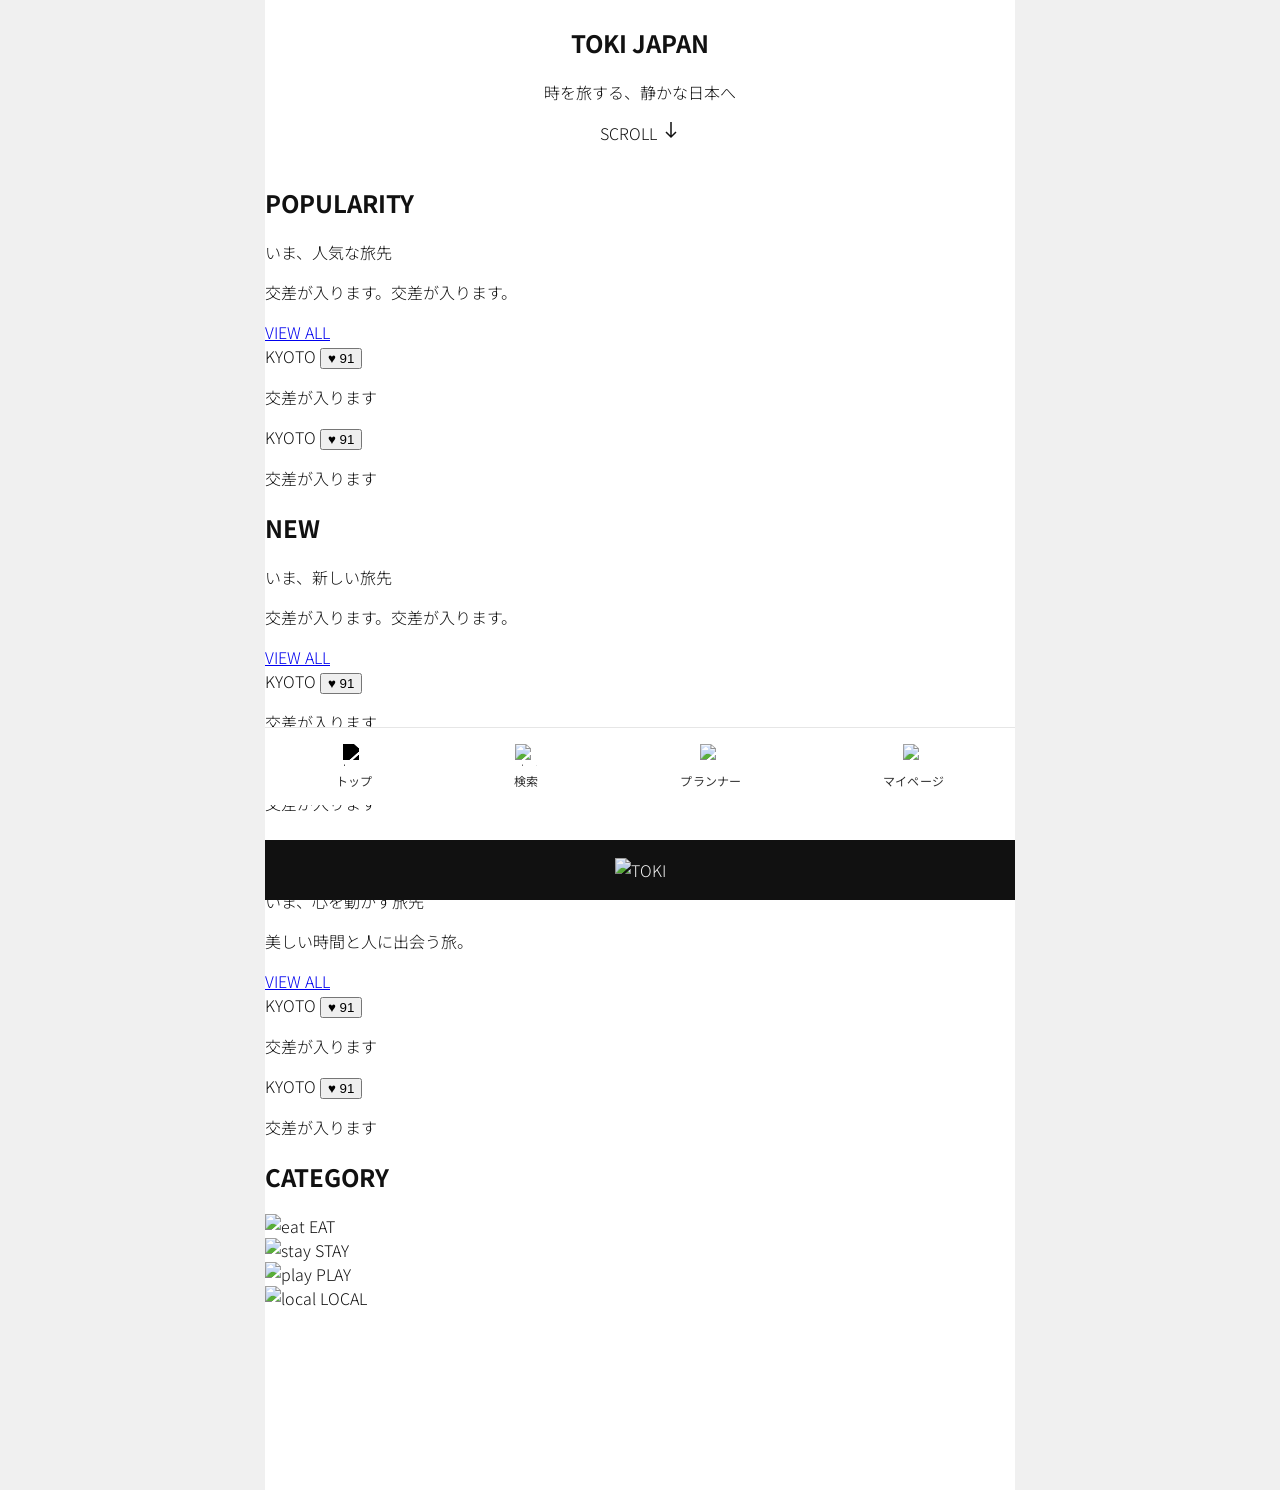
==== index.html @ 119573d2 "initial commit" ====
<!doctype html>
<html lang="en">
  <head>
    <meta charset="utf-8" />
    <meta name="viewport" content="width=device-width,initial-scale=1" />
    <title>TOKI — Home</title>
    <link rel="preconnect" href="https://fonts.googleapis.com">
    <link rel="preconnect" href="https://fonts.gstatic.com" crossorigin>
    <link href="https://fonts.googleapis.com/css2?family=Noto+Sans+JP:wght@300;400;500;700&display=swap" rel="stylesheet">
    <link rel="stylesheet" href="style.css">
  </head>
  <body>
    <main class="page">
      <!-- Hero Section -->
      <section class="hero" style="background-image: url('https://images.unsplash.com/photo-1522383507783-6b66a3e49401?w=800&h=1000&fit=crop'); background-size: cover; background-position: center;">
        <div class="hero-overlay"></div>
        <div class="hero-content">
          <h1 class="hero-title">TOKI JAPAN</h1>
          <p class="hero-subtitle">時を旅する、静かな日本へ</p>
          <div class="scroll-indicator">
            <span>SCROLL</span>
            <svg class="scroll-arrow" width="20" height="20" viewBox="0 0 20 20" fill="none" stroke="currentColor">
              <path d="M10 2v14M5 12l5 5 5-5" stroke-width="1.5"/>
            </svg>
          </div>
        </div>
      </section>

      <!-- Popularity Section -->
      <section class="section">
        <div class="section-header">
          <h2 class="section-title">POPULARITY</h2>
          <p class="section-label">いま、人気な旅先</p>
          <p class="section-desc">交差が入ります。交差が入ります。</p>
        </div>
        <a class="view-all-link" href="#">VIEW ALL</a>
        <div class="cards-grid">
          <div class="card">
            <div class="card-image" style="background-image: url('https://images.unsplash.com/photo-1528127269029-c440edc4a989?w=400&h=300&fit=crop');">
              <span class="card-label">KYOTO</span>
              <button class="card-like">
                <span>♥ 91</span>
              </button>
            </div>
            <p class="card-text">交差が入ります</p>
          </div>
          <div class="card">
            <div class="card-image" style="background-image: url('https://images.unsplash.com/photo-1540959375944-7049f642e9ad?w=400&h=300&fit=crop');">
              <span class="card-label">KYOTO</span>
              <button class="card-like">
                <span>♥ 91</span>
              </button>
            </div>
            <p class="card-text">交差が入ります</p>
          </div>
        </div>
      </section>

      <!-- New Section -->
      <section class="section">
        <div class="section-header">
          <h2 class="section-title">NEW</h2>
          <p class="section-label">いま、新しい旅先</p>
          <p class="section-desc">交差が入ります。交差が入ります。</p>
        </div>
        <a class="view-all-link" href="#">VIEW ALL</a>
        <div class="cards-grid">
          <div class="card">
            <div class="card-image" style="background-image: url('https://images.unsplash.com/photo-1504681869696-d977e3a44bb0?w=400&h=300&fit=crop');">
              <span class="card-label">KYOTO</span>
              <button class="card-like">
                <span>♥ 91</span>
              </button>
            </div>
            <p class="card-text">交差が入ります</p>
          </div>
          <div class="card">
            <div class="card-image" style="background-image: url('https://images.unsplash.com/photo-1492684223066-81342ee5ff30?w=400&h=300&fit=crop');">
              <span class="card-label">KYOTO</span>
              <button class="card-like">
                <span>♥ 91</span>
              </button>
            </div>
            <p class="card-text">交差が入ります</p>
          </div>
        </div>
      </section>

      <!-- Discover Section -->
      <section class="section">
        <div class="section-header">
          <h2 class="section-title">DISCOVER</h2>
          <p class="section-label">いま、心を動かす旅先</p>
          <p class="section-desc">美しい時間と人に出会う旅。</p>
        </div>
        <a class="view-all-link" href="#">VIEW ALL</a>
        <div class="cards-grid">
          <div class="card">
            <div class="card-image" style="background-image: url('https://images.unsplash.com/photo-1512438248244-672afba88e26?w=400&h=300&fit=crop');">
              <span class="card-label">KYOTO</span>
              <button class="card-like">
                <span>♥ 91</span>
              </button>
            </div>
            <p class="card-text">交差が入ります</p>
          </div>
          <div class="card">
            <div class="card-image" style="background-image: url('https://images.unsplash.com/photo-1511884642898-4c92249e20b6?w=400&h=300&fit=crop');">
              <span class="card-label">KYOTO</span>
              <button class="card-like">
                <span>♥ 91</span>
              </button>
            </div>
            <p class="card-text">交差が入ります</p>
          </div>
        </div>
      </section>

      <!-- Category Section -->
      <section class="section">
        <div class="section-header">
          <h2 class="section-title">CATEGORY</h2>
        </div>
        <div class="category-grid">
          <div class="category-item">
            <img src="assets/home.svg" alt="eat" class="category-icon">
            <span>EAT</span>
          </div>
          <div class="category-item">
            <img src="assets/chat.svg" alt="stay" class="category-icon">
            <span>STAY</span>
          </div>
          <div class="category-item">
            <img src="assets/search.svg" alt="play" class="category-icon">
            <span>PLAY</span>
          </div>
          <div class="category-item">
            <img src="assets/account.svg" alt="local" class="category-icon">
            <span>LOCAL</span>
          </div>
        </div>
      </section>
    </main>

    <footer class="site-footer">
      <div class="footer-inner">
        <img src="assets/tokyo-hp-logo.png" alt="TOKI" class="footer-logo">
      </div>
    </footer>

    <nav class="bottom-nav">
      <a class="nav-item active" href="index.html">
        <img src="assets/home.svg" alt="home">
        <span>トップ</span>
      </a>
      <a class="nav-item" href="#">
        <img src="assets/chat.svg" alt="chat">
        <span>検索</span>
      </a>
      <a class="nav-item" href="#">
        <img src="assets/search.svg" alt="search">
        <span>プランナー</span>
      </a>
      <a class="nav-item" href="login.html">
        <img src="assets/account.svg" alt="account">
        <span>マイページ</span>
      </a>
    </nav>
  </body>
</html>
---- style.css ----
/* Provide a local fallback for YuKyokasho; Noto Sans JP is loaded via link in each HTML head */
@font-face {
  font-family: "YuKyokasho";
  src:url('assets/fonts/Klee_One/KleeOne-Regular.ttf') format('truetype');
  font-weight: 300 700;
  font-style: normal;
  font-display: swap;
}
@font-face {
  font-family: "A P-OTF A1 Mincho StdN";
  src:url('assets/fonts/Sorts_Mill_Goudy/SortsMillGoudy-Regular.ttf') format('truetype');
  font-weight: 300 700;
  font-style: normal;
  font-display: swap;
}

:root {
  --bg: #ffffff;
  --muted: #777;
  --accent: #3149ff; /* purple for links */
  --btn: #666;
  --gray-body: #f0f0f0;
  --secondary-font: "YuKyokasho", sans-serif;
  --third-font: "A P-OTF A1 Mincho StdN", sans-serif;
}



* {
  box-sizing: border-box;
}
/* "YuKyokasho", */
body {
  font-family: "Noto Sans JP", sans-serif;
  margin: 0;
  background: var(--gray-body);
  color: #111;
  font-weight: 300;
}
.page {
  max-width: 750px;
  padding: 1px 16px 180px;
  min-height: 100vh;
  margin: 0 auto;
  background-color: var(--bg);
}

.hero {
  max-width: 750px;
  margin: 24px auto 40px;
  text-align: center;
}
.hero-logo {
  max-width: 160px;
  opacity: 0.95;
}
.title {
  margin: 14px 0 6px;
  font-size: 20px;
  letter-spacing: 6px;
  font-weight: 500;
}
.subtitle {
  margin: 0 0 18px;
  color: var(--muted);
}
.cta {
  display: inline-block;
  padding: 10px 20px;
  background: #333;
  color: #fff;
  border-radius: 6px;
  text-decoration: none;
}

.auth-card {
  /* max-width: 420px; */
  margin: 28px auto;
  background: #fff;
  padding: 20px;
  border-radius: 4px;
  /* box-shadow: 0 1px 0 rgba(0, 0, 0, 0.05); */
}
.auth-title {
  font-family: var(--secondary-font);
  text-align: center;
  margin: 0 0 60px;
  font-weight: 500;
  letter-spacing: 1px;
  font-size: 40px;
}
.auth-form {
  display: flex;
  flex-direction: column;
  gap: 40px;
}
.auth-form input {
  padding: 30px 18px;
  border: 1px solid #222222;
  border-radius: 5px;
  font-size: 26px;
  font-weight: 400;
}
.auth-form .btn-primary {
  margin-top: 20px;
}
.btn-primary {
  background: var(--btn);
  color: #fff;
  border: none;
  padding: 28px 12px;
  border-radius: 5px;
  font-size: 15px;
  font-weight: 500;
  border: 1px solid #222222;
}
.auth-links {
  margin-top: 60px;
  text-align: center;
  font-size: 24px;
  font-family: "Noto Sans JP", sans-serif;
  font-weight: 500;
}
.link {
  display: block;
  color: var(--accent);
  text-decoration: none;
  margin: 40px 0 0;
}
.policy-link {
  display: block;
  color: var(--accent);
  /* text-decoration: underline; */
  text-decoration: none;
  margin-bottom: 60px;
  font-size: 24px;
}
.policy-link span {
  text-decoration: underline;
  text-underline-offset: 8px;
}

.site-footer {
  position: fixed;
  left: 50%;
  transform: translateX(-50%);
  bottom: 0;
  background: #111;
  color: #fff;
  padding: 18px 0;
  width: 100%;
  max-width: 750px;
}
.footer-inner {
  max-width: 420px;
  margin: 0 auto;
  text-align: center;
}
.footer-logo {
  max-width: 140px;
  opacity: 0.95;
}

.bottom-nav {
  position: fixed;
  left: 50%;
  transform: translateX(-50%);
  bottom: 95px;
  background: #fff;
  border-top: 1px solid #e6e6e6;
  display: flex;
  justify-content: space-around;
  padding: 16px 0;
  width: 100%;
  max-width: 750px;
}
.nav-item {
  display: flex;
  flex-direction: column;
  align-items: center;
  text-decoration: none;
  color: #333;
  font-size: 12px;
}
.nav-item img {
  width: 22px;
  height: 22px;
  display: block;
  margin-bottom: 6px;
  /* filter: grayscale(0) brightness(0) saturate(0) invert(0); */
}
.nav-item.active img {
  filter: grayscale(0) brightness(0) invert(0);
}
.nav-item span {
  display: block;
  font-weight: 400;
  letter-spacing: 0.2px;
}

@media (min-width: 700px) {
  .page {
    padding-left: 0;
    padding-right: 0;
  }
}
@media screen and (max-width: 600px) {
  .auth-card {
    padding: 0px;
  }
  .auth-title {
    font-size: 25px;
    margin-bottom: 30px;
  }
  .auth-form input {
    padding: 16px 12px;
    font-size: 16px;
  }
  .auth-form {
    gap:20px
  }
  .btn-primary {
    padding: 12px;
  }
  .auth-links {
    margin-top: 30px;
        font-size: 16px;
  }
  .auth-links .link {
    margin: 20px 0 0;
  }
  .policy-link {
        font-size: 14px;
        margin-bottom: 45px;
  }
}
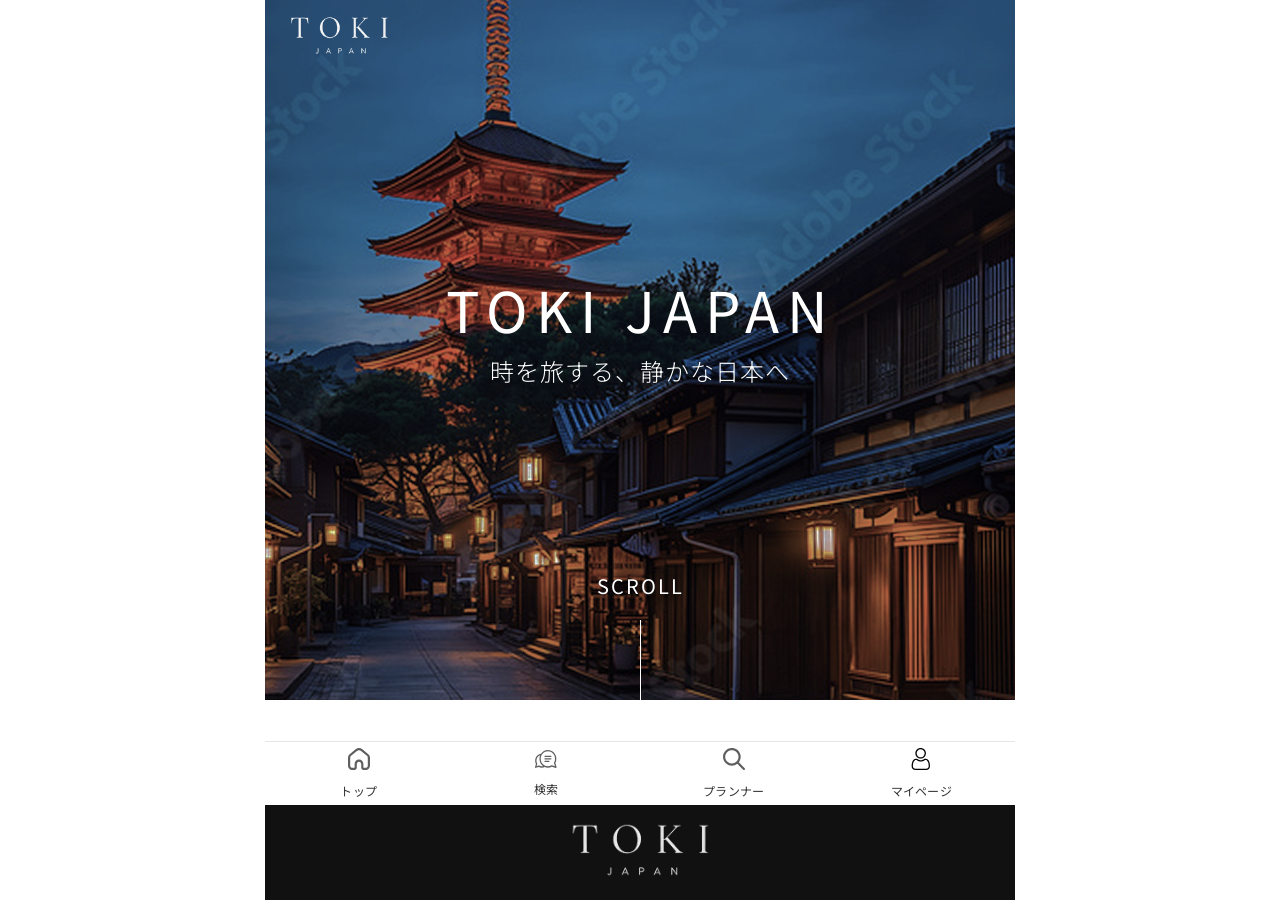
==== commit 680f2dc6: "Added the font and resposivness for the login and registration page" ====
--- a/index.html
+++ b/index.html
@@ -10,146 +10,34 @@
     <link rel="stylesheet" href="style.css">
   </head>
   <body>
-    <main class="page">
+    <header class="site-header">
+      <img src="assets/tokyo-hp-logo.png" alt="TOKI" class="header-logo">
+    </header>
+    <div class="container">
       <!-- Hero Section -->
-      <section class="hero" style="background-image: url('https://images.unsplash.com/photo-1522383507783-6b66a3e49401?w=800&h=1000&fit=crop'); background-size: cover; background-position: center;">
-        <div class="hero-overlay"></div>
+      <section class="hero" style="background-image: url('https://images.unsplash.com/photo-1522383507783-6b66a3e49401?w=1200&h=800&fit=crop');">
         <div class="hero-content">
           <h1 class="hero-title">TOKI JAPAN</h1>
           <p class="hero-subtitle">時を旅する、静かな日本へ</p>
-          <div class="scroll-indicator">
+          
+        </div>
+        <div class="scroll-info">
             <span>SCROLL</span>
-            <svg class="scroll-arrow" width="20" height="20" viewBox="0 0 20 20" fill="none" stroke="currentColor">
-              <path d="M10 2v14M5 12l5 5 5-5" stroke-width="1.5"/>
-            </svg>
+            <!-- <svg width="16" height="16" viewBox="0 0 16 16" fill="none" stroke="currentColor" stroke-width="1.5">
+              <path d="M8 2v10M4 10l4 4 4-4"/>
+            </svg> -->
           </div>
-        </div>
       </section>
 
-      <!-- Popularity Section -->
-      <section class="section">
-        <div class="section-header">
-          <h2 class="section-title">POPULARITY</h2>
-          <p class="section-label">いま、人気な旅先</p>
-          <p class="section-desc">交差が入ります。交差が入ります。</p>
-        </div>
-        <a class="view-all-link" href="#">VIEW ALL</a>
-        <div class="cards-grid">
-          <div class="card">
-            <div class="card-image" style="background-image: url('https://images.unsplash.com/photo-1528127269029-c440edc4a989?w=400&h=300&fit=crop');">
-              <span class="card-label">KYOTO</span>
-              <button class="card-like">
-                <span>♥ 91</span>
-              </button>
-            </div>
-            <p class="card-text">交差が入ります</p>
-          </div>
-          <div class="card">
-            <div class="card-image" style="background-image: url('https://images.unsplash.com/photo-1540959375944-7049f642e9ad?w=400&h=300&fit=crop');">
-              <span class="card-label">KYOTO</span>
-              <button class="card-like">
-                <span>♥ 91</span>
-              </button>
-            </div>
-            <p class="card-text">交差が入ります</p>
-          </div>
-        </div>
-      </section>
-
-      <!-- New Section -->
-      <section class="section">
-        <div class="section-header">
-          <h2 class="section-title">NEW</h2>
-          <p class="section-label">いま、新しい旅先</p>
-          <p class="section-desc">交差が入ります。交差が入ります。</p>
-        </div>
-        <a class="view-all-link" href="#">VIEW ALL</a>
-        <div class="cards-grid">
-          <div class="card">
-            <div class="card-image" style="background-image: url('https://images.unsplash.com/photo-1504681869696-d977e3a44bb0?w=400&h=300&fit=crop');">
-              <span class="card-label">KYOTO</span>
-              <button class="card-like">
-                <span>♥ 91</span>
-              </button>
-            </div>
-            <p class="card-text">交差が入ります</p>
-          </div>
-          <div class="card">
-            <div class="card-image" style="background-image: url('https://images.unsplash.com/photo-1492684223066-81342ee5ff30?w=400&h=300&fit=crop');">
-              <span class="card-label">KYOTO</span>
-              <button class="card-like">
-                <span>♥ 91</span>
-              </button>
-            </div>
-            <p class="card-text">交差が入ります</p>
-          </div>
-        </div>
-      </section>
-
-      <!-- Discover Section -->
-      <section class="section">
-        <div class="section-header">
-          <h2 class="section-title">DISCOVER</h2>
-          <p class="section-label">いま、心を動かす旅先</p>
-          <p class="section-desc">美しい時間と人に出会う旅。</p>
-        </div>
-        <a class="view-all-link" href="#">VIEW ALL</a>
-        <div class="cards-grid">
-          <div class="card">
-            <div class="card-image" style="background-image: url('https://images.unsplash.com/photo-1512438248244-672afba88e26?w=400&h=300&fit=crop');">
-              <span class="card-label">KYOTO</span>
-              <button class="card-like">
-                <span>♥ 91</span>
-              </button>
-            </div>
-            <p class="card-text">交差が入ります</p>
-          </div>
-          <div class="card">
-            <div class="card-image" style="background-image: url('https://images.unsplash.com/photo-1511884642898-4c92249e20b6?w=400&h=300&fit=crop');">
-              <span class="card-label">KYOTO</span>
-              <button class="card-like">
-                <span>♥ 91</span>
-              </button>
-            </div>
-            <p class="card-text">交差が入ります</p>
-          </div>
-        </div>
-      </section>
-
-      <!-- Category Section -->
-      <section class="section">
-        <div class="section-header">
-          <h2 class="section-title">CATEGORY</h2>
-        </div>
-        <div class="category-grid">
-          <div class="category-item">
-            <img src="assets/home.svg" alt="eat" class="category-icon">
-            <span>EAT</span>
-          </div>
-          <div class="category-item">
-            <img src="assets/chat.svg" alt="stay" class="category-icon">
-            <span>STAY</span>
-          </div>
-          <div class="category-item">
-            <img src="assets/search.svg" alt="play" class="category-icon">
-            <span>PLAY</span>
-          </div>
-          <div class="category-item">
-            <img src="assets/account.svg" alt="local" class="category-icon">
-            <span>LOCAL</span>
-          </div>
-        </div>
-      </section>
-    </main>
+   
+    </div>
 
     <footer class="site-footer">
-      <div class="footer-inner">
-        <img src="assets/tokyo-hp-logo.png" alt="TOKI" class="footer-logo">
-      </div>
+      <img src="assets/tokyo-hp-logo.png" alt="TOKI" class="footer-logo">
     </footer>
 
-    <nav class="bottom-nav">
-      <a class="nav-item active" href="index.html">
+     <nav class="bottom-nav">
+      <a class="nav-item" href="index.html">
         <img src="assets/home.svg" alt="home">
         <span>トップ</span>
       </a>
@@ -161,10 +49,11 @@
         <img src="assets/search.svg" alt="search">
         <span>プランナー</span>
       </a>
-      <a class="nav-item" href="login.html">
+      <a class="nav-item active" href="login.html">
         <img src="assets/account.svg" alt="account">
         <span>マイページ</span>
       </a>
     </nav>
   </body>
 </html>
+
--- a/style.css
+++ b/style.css
@@ -1,41 +1,454 @@
-/* Provide a local fallback for YuKyokasho; Noto Sans JP is loaded via link in each HTML head */
-@font-face {
-  font-family: "YuKyokasho";
-  src:url('assets/fonts/Klee_One/KleeOne-Regular.ttf') format('truetype');
-  font-weight: 300 700;
-  font-style: normal;
-  font-display: swap;
-}
-@font-face {
-  font-family: "A P-OTF A1 Mincho StdN";
-  src:url('assets/fonts/Sorts_Mill_Goudy/SortsMillGoudy-Regular.ttf') format('truetype');
-  font-weight: 300 700;
-  font-style: normal;
-  font-display: swap;
-}
-
-:root {
-  --bg: #ffffff;
-  --muted: #777;
-  --accent: #3149ff; /* purple for links */
-  --btn: #666;
-  --gray-body: #f0f0f0;
-  --secondary-font: "YuKyokasho", sans-serif;
-  --third-font: "A P-OTF A1 Mincho StdN", sans-serif;
-}
-
-
-
 * {
+  margin: 0;
+  padding: 0;
   box-sizing: border-box;
 }
-/* "YuKyokasho", */
+
+html,
+body {
+  height: 100%;
+}
+
 body {
   font-family: "Noto Sans JP", sans-serif;
+  color: #111;
+  background: white;
+}
+
+/* Header */
+.site-header {
+  /* background: white; */
+  padding: 16px 24px;
+  /* border-bottom: 1px solid #f0f0f0; */
+  position: sticky;
+  top: 0;
+  z-index: 100;
+  max-width: 750px;
+  margin: 0 auto;
+  position: absolute;
+  width: 100%;
+  left: 50%;
+  transform: translateX(-50%);
+}
+
+.header-logo {
+  max-width: 100px;
+  height: auto;
+  display: block;
+}
+
+/* Hero Section */
+.hero {
+  width: 100%;
+  height: 700px;
+  background-size: cover;
+  background-position: center;
+  display: flex;
+  align-items: center;
+  justify-content: center;
+  position: relative;
+  overflow: hidden;
+}
+
+.hero::before {
+  content: "";
+  position: absolute;
+  inset: 0;
+  background: url("./assets/home-page.png");
+  /* z-index: 1; */
+}
+.hero::after {
+    content: "";
+  position: absolute;
+  height: 80px;
+  width: 1px;
+  bottom: 0;
+  background-color: white;
+}
+
+
+.hero-content {
+  position: relative;
+  z-index: 2;
+  text-align: center;
+  color: white;
+}
+
+.hero-title {
+  font-size: 64px;
+  font-weight: 300;
+  letter-spacing: 8px;
+  margin-bottom: 20px;
+  line-height: 1;
+}
+
+.hero-subtitle {
+  font-size: 18px;
+  font-weight: 300;
+  letter-spacing: 1px;
+  margin-bottom: 60px;
+}
+
+.scroll-info {
+  position: absolute;
+  bottom: 100px;
+  display: flex;
+  flex-direction: column;
+  align-items: center;
+  gap: 8px;
+  font-size: 20px;
+  letter-spacing: 2px;
+  opacity: 1;
+  color: white;
+  left: 50%;
+  transform: translateX(-50%);
+  z-index: 999;
+}
+
+/* Container */
+.container {
+  background: white;
+}
+
+.page {
+  max-width: 750px;
+  margin: 0 auto;
+  padding: 0 16px;
+  background: white;
+  padding-bottom: 180px;
+}
+
+/* Sections */
+.section {
+  padding: 60px 0;
+  border-bottom: 1px solid #f0f0f0;
+}
+
+.section:last-of-type {
+  border-bottom: none;
+  padding-bottom: 40px;
+}
+
+.section-header {
+  display: flex;
+  justify-content: space-between;
+  align-items: flex-start;
+  margin-bottom: 40px;
+  gap: 20px;
+}
+
+.section-label-group {
+  flex: 1;
+}
+
+.section-category {
+  display: block;
+  font-size: 11px;
+  letter-spacing: 2px;
+  color: #999;
+  margin-bottom: 12px;
+  text-transform: uppercase;
+}
+
+.section-heading {
+  font-size: 32px;
+  font-weight: 400;
+  letter-spacing: 0.5px;
+  margin-bottom: 12px;
+  line-height: 1.2;
+}
+
+.section-description {
+  font-size: 14px;
+  color: #777;
+  line-height: 1.6;
+}
+
+.view-all {
+  font-size: 12px;
+  letter-spacing: 1px;
+  color: #666;
+  text-decoration: none;
+  font-weight: 500;
+  white-space: nowrap;
+  padding-top: 4px;
+}
+
+.view-all:hover {
+  color: #333;
+}
+
+/* Cards Grid */
+.cards-grid {
+  display: grid;
+  grid-template-columns: 1fr 1fr;
+  gap: 24px;
+}
+
+.card {
+  display: flex;
+  flex-direction: column;
+}
+
+.card-image {
+  position: relative;
+  width: 100%;
+  padding-top: 100%;
+  background-size: cover;
+  background-position: center;
+  background-repeat: no-repeat;
+  border-radius: 12px;
+  overflow: hidden;
+  margin-bottom: 16px;
+}
+
+.card-overlay {
+  position: absolute;
+  inset: 0;
+  padding: 16px;
+  display: flex;
+  flex-direction: column;
+  justify-content: space-between;
+}
+
+.location-label {
+  align-self: flex-start;
+  background: rgba(0, 0, 0, 0.65);
+  color: white;
+  padding: 6px 10px;
+  border-radius: 4px;
+  font-size: 11px;
+  font-weight: 600;
+  letter-spacing: 1px;
+}
+
+.like-btn {
+  align-self: flex-start;
+  background: rgba(220, 20, 60, 0.85);
+  color: white;
+  border: none;
+  padding: 6px 10px;
+  border-radius: 4px;
+  font-size: 11px;
+  font-weight: 600;
+  cursor: pointer;
+  transition: background 0.2s;
+}
+
+.like-btn:hover {
+  background: rgba(220, 20, 60, 1);
+}
+
+.card-description {
+  font-size: 14px;
+  color: #333;
+  line-height: 1.5;
   margin: 0;
-  background: var(--gray-body);
-  color: #111;
-  font-weight: 300;
+}
+
+/* Category Section */
+.category-section {
+  border-bottom: none;
+  padding: 60px 0 40px;
+}
+
+.category-grid {
+  display: grid;
+  grid-template-columns: repeat(4, 1fr);
+  gap: 28px;
+  margin-top: 40px;
+  padding: 40px 0;
+  border-top: 1px solid #f0f0f0;
+  border-bottom: 1px solid #f0f0f0;
+}
+
+.category-card {
+  display: flex;
+  flex-direction: column;
+  align-items: center;
+  gap: 16px;
+  text-align: center;
+  cursor: pointer;
+  transition: opacity 0.2s;
+}
+
+.category-card:hover {
+  opacity: 0.7;
+}
+
+.category-icon {
+  font-size: 40px;
+  line-height: 1;
+}
+
+.category-card span {
+  font-size: 13px;
+  letter-spacing: 1px;
+  color: #666;
+  font-weight: 500;
+}
+
+/* Footer */
+.site-footer {
+  background: #111;
+  color: white;
+  padding: 40px;
+  text-align: center;
+  position: fixed;
+  bottom: 64px;
+  left: 0;
+  right: 0;
+  width: 100%;
+}
+
+.footer-logo {
+  max-width: 120px;
+  opacity: 0.95;
+}
+
+/* Bottom Navigation */
+.bottom-nav {
+  position: fixed;
+  bottom: 0;
+  left: 0;
+  right: 0;
+  background: white;
+  border-top: 1px solid #e6e6e6;
+  display: flex;
+  justify-content: space-around;
+  align-items: stretch;
+  z-index: 1000;
+  height: 64px;
+}
+
+.nav-item {
+  display: flex;
+  flex-direction: column;
+  align-items: center;
+  justify-content: center;
+  gap: 6px;
+  text-decoration: none;
+  color: #666;
+  font-size: 12px;
+  letter-spacing: 0.5px;
+  flex: 1;
+  transition: color 0.2s;
+}
+
+.nav-item:hover,
+.nav-item.active {
+  color: #333;
+}
+
+.nav-item svg {
+  width: 37px;
+  height: 37px;
+  stroke: currentColor;
+}
+
+/* Auth Pages */
+.auth-card {
+  max-width: 420px;
+  margin: 28px auto;
+  background: #fff;
+  padding: 32px;
+  border-radius: 16px;
+  border: 1px solid #e2e2e2;
+}
+
+.auth-title {
+  font-size: 40px;
+  text-align: center;
+  margin: 0 0 40px;
+  font-weight: 500;
+  letter-spacing: 1px;
+}
+
+.auth-form {
+  display: flex;
+  flex-direction: column;
+  gap: 24px;
+}
+
+.auth-form input {
+  padding: 18px 16px;
+  border: 1px solid #d8d8d8;
+  border-radius: 12px;
+  font-size: 16px;
+  font-weight: 400;
+  color: #333;
+  background: #fff;
+}
+
+.auth-form input::placeholder {
+  color: #b0b0b0;
+}
+
+.auth-form .btn-primary {
+  margin-top: 20px;
+}
+
+.btn-primary {
+  background: var(--btn, #666);
+  color: #fff;
+  border: none;
+  padding: 14px 16px;
+  border-radius: 12px;
+  font-size: 15px;
+  font-weight: 500;
+}
+
+.auth-links {
+  margin-top: 24px;
+  text-align: center;
+}
+
+.link {
+  display: block;
+  color: #3149ff;
+  text-decoration: none;
+  margin: 16px 0 0;
+}
+
+.policy-link {
+  display: inline-block;
+  color: #3149ff;
+  text-decoration: none;
+  border-bottom: 1px solid #3149ff;
+  padding-bottom: 2px;
+  margin-bottom: 24px;
+  font-weight: 500;
+}
+
+@media (max-width: 750px) {
+  .hero {
+    height: 500px;
+  }
+
+  .hero-title {
+    font-size: 48px;
+    letter-spacing: 6px;
+  }
+
+  .hero-subtitle {
+    font-size: 16px;
+  }
+
+  .section-heading {
+    font-size: 28px;
+  }
+
+  .cards-grid {
+    gap: 16px;
+  }
+
+  .category-grid {
+    gap: 20px;
+  }
+}
+.container {
+  max-width: 750px;
+  margin: 0 auto;
 }
 .page {
   max-width: 750px;
@@ -46,31 +459,207 @@
 }
 
 .hero {
-  max-width: 750px;
-  margin: 24px auto 40px;
-  text-align: center;
-}
-.hero-logo {
-  max-width: 160px;
-  opacity: 0.95;
-}
-.title {
-  margin: 14px 0 6px;
+  position: relative;
+  /* width: calc(100% + 32px); */
+  /* margin: 0 -16px 40px -16px; */
+  height: 700px;
+  background-size: cover;
+  background-position: center;
+  display: flex;
+  align-items: center;
+  justify-content: center;
+}
+
+.hero-content {
+  text-align: center;
+  color: #fff;
+  z-index: 2;
+}
+
+.hero-title {
+  font-family: var(--third-font);
+  font-size: 56px;
+  letter-spacing: 8px;
+  margin: 0 0 16px;
+  font-weight: 400;
+}
+
+.hero-subtitle {
+  font-family: var(--secondary-font);
+  font-size: 24px;
+  letter-spacing: 1px;
+  margin: 0 0 32px;
+  font-weight: 300;
+}
+
+.scroll-indicator {
+  display: flex;
+  flex-direction: column;
+  align-items: center;
+  gap: 8px;
+  font-size: 12px;
+  letter-spacing: 2px;
+}
+
+.scroll-arrow {
   font-size: 20px;
-  letter-spacing: 6px;
-  font-weight: 500;
-}
-.subtitle {
-  margin: 0 0 18px;
+  animation: bounce 2s infinite;
+}
+
+@keyframes bounce {
+  0%,
+  100% {
+    transform: translateY(0);
+    opacity: 1;
+  }
+  50% {
+    transform: translateY(10px);
+    opacity: 0.5;
+  }
+}
+
+/* Sections */
+.section {
+  margin: 56px 0;
+  padding: 0;
+}
+
+.section-header {
+  margin-bottom: 28px;
+}
+
+.section-title {
+  font-family: var(--third-font);
+  font-size: 12px;
+  letter-spacing: 2px;
+  color: #999;
+  margin: 0 0 16px;
+  font-weight: 400;
+}
+
+.section-top {
+  display: flex;
+  justify-content: space-between;
+  align-items: flex-start;
+}
+
+.section-label {
+  font-family: var(--secondary-font);
+  font-size: 28px;
+  margin: 0 0 12px;
+  font-weight: 400;
+  line-height: 1.2;
+}
+
+.section-desc {
+  font-size: 14px;
   color: var(--muted);
-}
-.cta {
-  display: inline-block;
-  padding: 10px 20px;
-  background: #333;
+  margin: 0;
+}
+
+.view-all-link {
+  font-size: 12px;
+  color: #666;
+  text-decoration: none;
+  letter-spacing: 1px;
+  font-weight: 500;
+  white-space: nowrap;
+  padding-left: 16px;
+}
+
+/* Cards Grid */
+.cards-grid {
+  display: grid;
+  grid-template-columns: 1fr 1fr;
+  gap: 20px;
+  margin: 32px 0;
+}
+
+.card {
+  display: flex;
+  flex-direction: column;
+}
+
+.card-image {
+  position: relative;
+  width: 100%;
+  padding-top: 100%;
+  background-size: cover !important;
+  background-position: center !important;
+  border-radius: 12px;
+  overflow: hidden;
+  display: flex;
+  flex-direction: column;
+  justify-content: space-between;
+  padding: 16px;
+  box-sizing: border-box;
+  margin-bottom: 12px;
+  min-height: 280px;
+}
+
+.card-label {
+  align-self: flex-start;
+  background: rgba(0, 0, 0, 0.65);
   color: #fff;
+  padding: 6px 12px;
   border-radius: 6px;
-  text-decoration: none;
+  font-size: 11px;
+  letter-spacing: 1.5px;
+  font-weight: 600;
+}
+
+.card-like {
+  align-self: flex-start;
+  background: rgba(255, 20, 80, 0.85);
+  color: #fff;
+  border: none;
+  padding: 6px 12px;
+  border-radius: 6px;
+  font-size: 11px;
+  cursor: pointer;
+  font-weight: 600;
+}
+
+.card-like:hover {
+  background: rgba(255, 20, 80, 1);
+}
+
+.card-text {
+  margin: 0;
+  font-size: 14px;
+  color: #333;
+  line-height: 1.4;
+}
+
+/* Category Grid */
+.category-grid {
+  display: grid;
+  grid-template-columns: repeat(4, 1fr);
+  gap: 20px;
+  margin: 32px 0;
+  padding: 40px 0;
+  border-top: 1px solid #e6e6e6;
+  border-bottom: 1px solid #e6e6e6;
+}
+
+.category-item {
+  display: flex;
+  flex-direction: column;
+  align-items: center;
+  gap: 16px;
+  text-align: center;
+}
+
+.category-icon {
+  font-size: 36px;
+  display: block;
+}
+
+.category-item span {
+  font-size: 13px;
+  letter-spacing: 1.2px;
+  color: #666;
+  font-weight: 500;
 }
 
 .auth-card {
@@ -217,20 +806,20 @@
     font-size: 16px;
   }
   .auth-form {
-    gap:20px
+    gap: 20px;
   }
   .btn-primary {
     padding: 12px;
   }
   .auth-links {
     margin-top: 30px;
-        font-size: 16px;
+    font-size: 16px;
   }
   .auth-links .link {
     margin: 20px 0 0;
   }
   .policy-link {
-        font-size: 14px;
-        margin-bottom: 45px;
-  }
-}
+    font-size: 14px;
+    margin-bottom: 45px;
+  }
+}
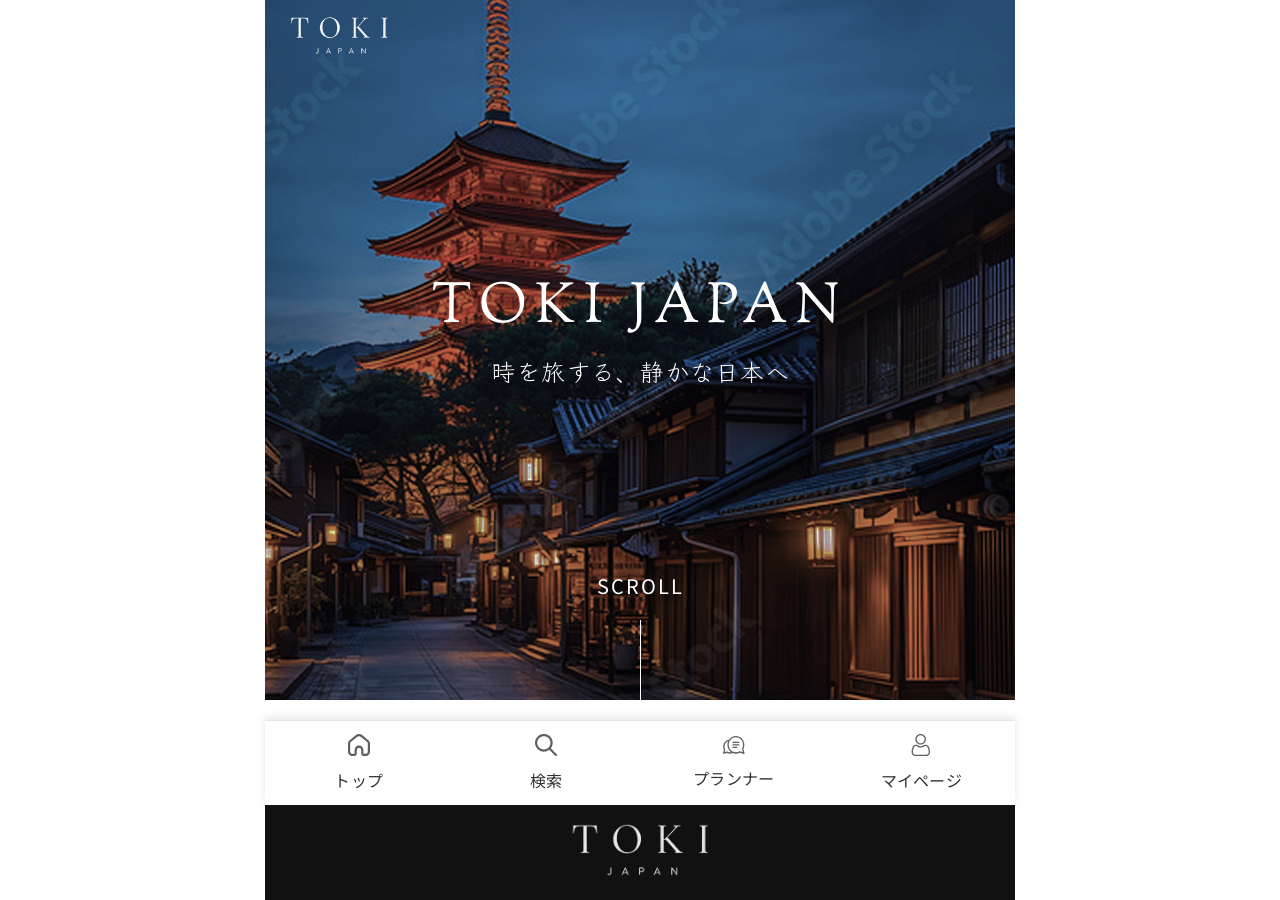
==== commit e18d4f8b: "missed styles fixes" ====
--- a/index.html
+++ b/index.html
@@ -36,20 +36,21 @@
       <img src="assets/tokyo-hp-logo.png" alt="TOKI" class="footer-logo">
     </footer>
 
-     <nav class="bottom-nav">
+      <nav class="bottom-nav">
       <a class="nav-item" href="index.html">
         <img src="assets/home.svg" alt="home">
         <span>トップ</span>
       </a>
+     
       <a class="nav-item" href="#">
-        <img src="assets/chat.svg" alt="chat">
+        <img src="assets/search.svg" alt="search">
         <span>検索</span>
       </a>
       <a class="nav-item" href="#">
-        <img src="assets/search.svg" alt="search">
+        <img src="assets/chat.svg" alt="chat">
         <span>プランナー</span>
       </a>
-      <a class="nav-item active" href="login.html">
+      <a class="nav-item" href="login.html">
         <img src="assets/account.svg" alt="account">
         <span>マイページ</span>
       </a>
--- a/style.css
+++ b/style.css
@@ -2,6 +2,21 @@
   margin: 0;
   padding: 0;
   box-sizing: border-box;
+}
+@font-face {
+    font-family: "YoKyokasho";
+    src: url("./assets/fonts/Klee_One/KleeOne-Regular.ttf");
+}
+@font-face {
+    font-family: "A P-OTF  A1 Mincho StdN";
+    src: url("./assets/fonts/Sorts_Mill_Goudy/SortsMillGoudy-Regular.ttf");
+
+}
+:root {
+    --secondary-font: "YoKyokasho";
+    --third-font: "A P-OTF  A1 Mincho StdN";
+    --accent: #3149FF;
+    --btn: #717171;
 }
 
 html,
@@ -313,12 +328,14 @@
   left: 0;
   right: 0;
   background: white;
-  border-top: 1px solid #e6e6e6;
+  border-top:none;
   display: flex;
   justify-content: space-around;
   align-items: stretch;
   z-index: 1000;
-  height: 64px;
+  height: 85px;
+  box-shadow: 0px -3px 7.5px 0px #A6A6A640;
+
 }
 
 .nav-item {
@@ -346,15 +363,6 @@
   stroke: currentColor;
 }
 
-/* Auth Pages */
-.auth-card {
-  max-width: 420px;
-  margin: 28px auto;
-  background: #fff;
-  padding: 32px;
-  border-radius: 16px;
-  border: 1px solid #e2e2e2;
-}
 
 .auth-title {
   font-size: 40px;
@@ -394,7 +402,7 @@
   border: none;
   padding: 14px 16px;
   border-radius: 12px;
-  font-size: 15px;
+  font-size: 20px;
   font-weight: 500;
 }
 
@@ -410,15 +418,6 @@
   margin: 16px 0 0;
 }
 
-.policy-link {
-  display: inline-block;
-  color: #3149ff;
-  text-decoration: none;
-  border-bottom: 1px solid #3149ff;
-  padding-bottom: 2px;
-  margin-bottom: 24px;
-  font-weight: 500;
-}
 
 @media (max-width: 750px) {
   .hero {
@@ -697,9 +696,9 @@
   background: var(--btn);
   color: #fff;
   border: none;
-  padding: 28px 12px;
+  padding: 24px 12px;
   border-radius: 5px;
-  font-size: 15px;
+  font-size: 20px;
   font-weight: 500;
   border: 1px solid #222222;
 }
@@ -785,6 +784,7 @@
   display: block;
   font-weight: 400;
   letter-spacing: 0.2px;
+  font-size: 16px;
 }
 
 @media (min-width: 700px) {
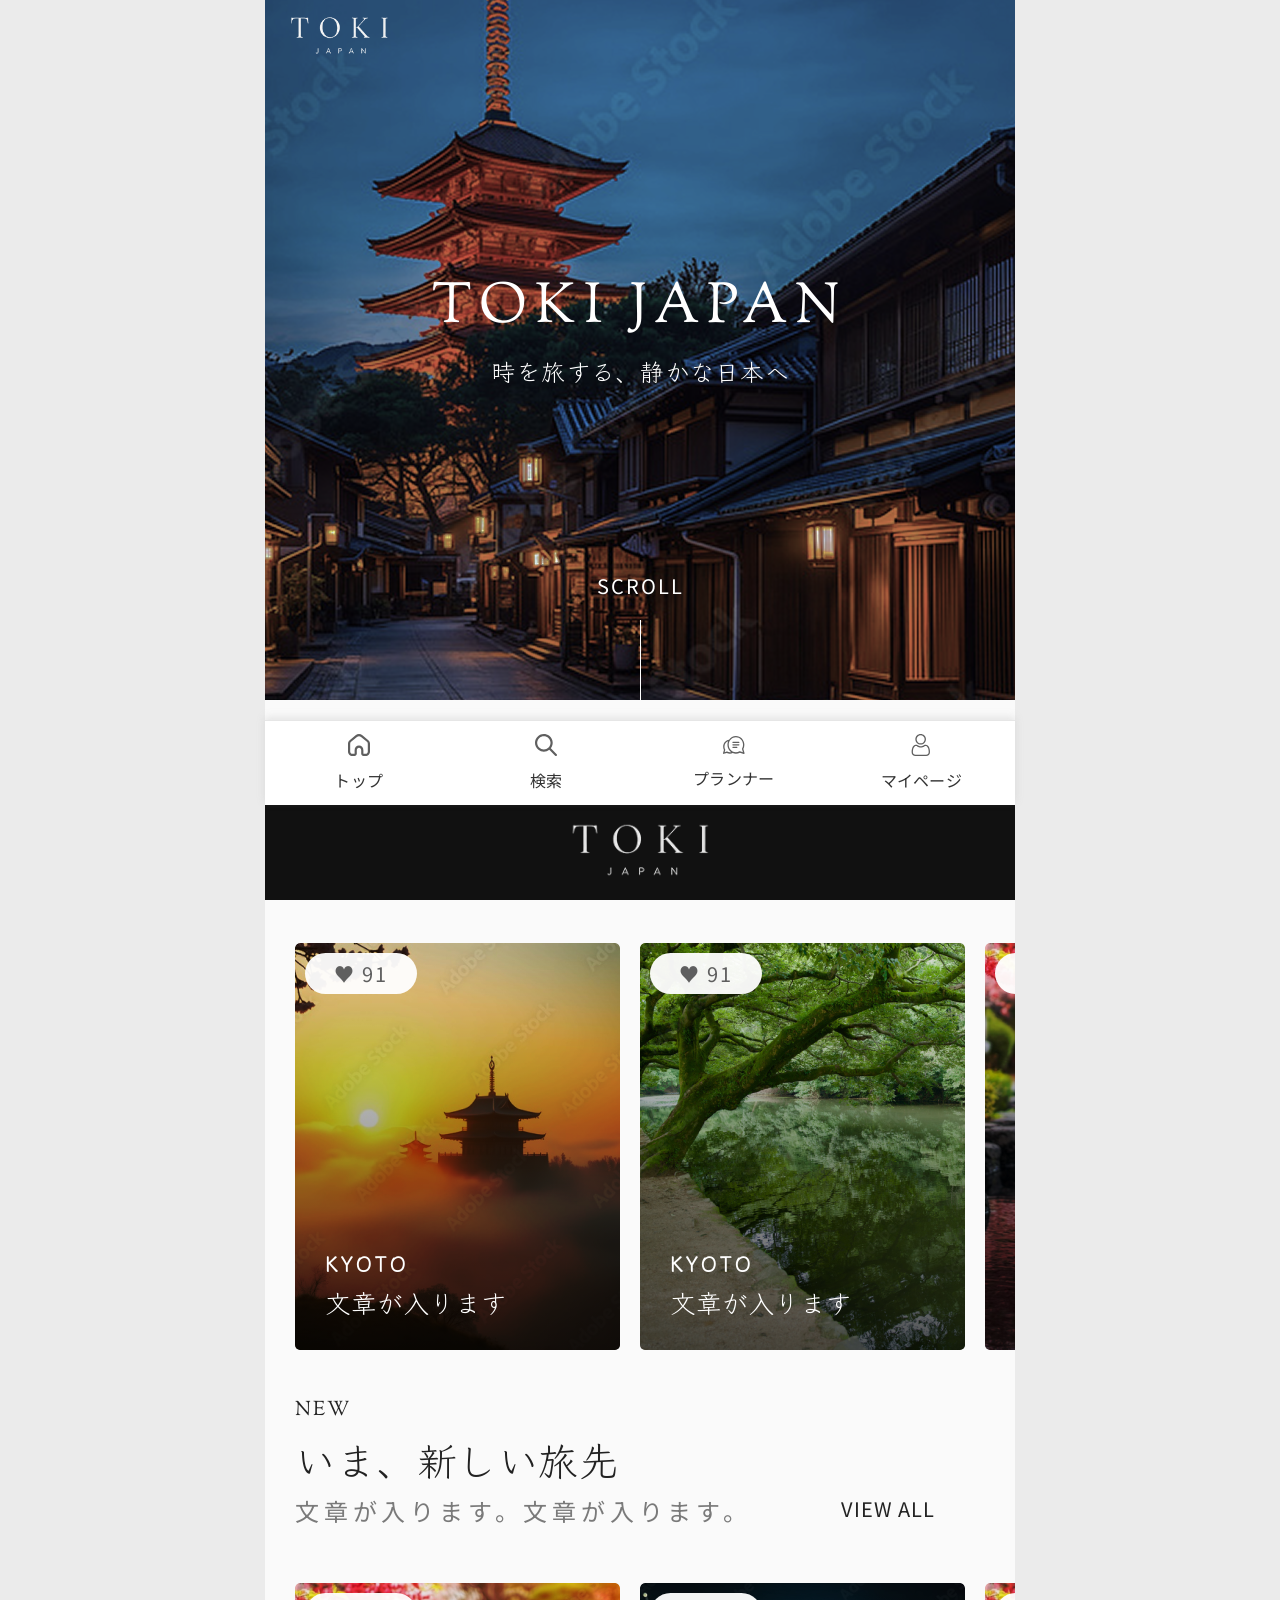
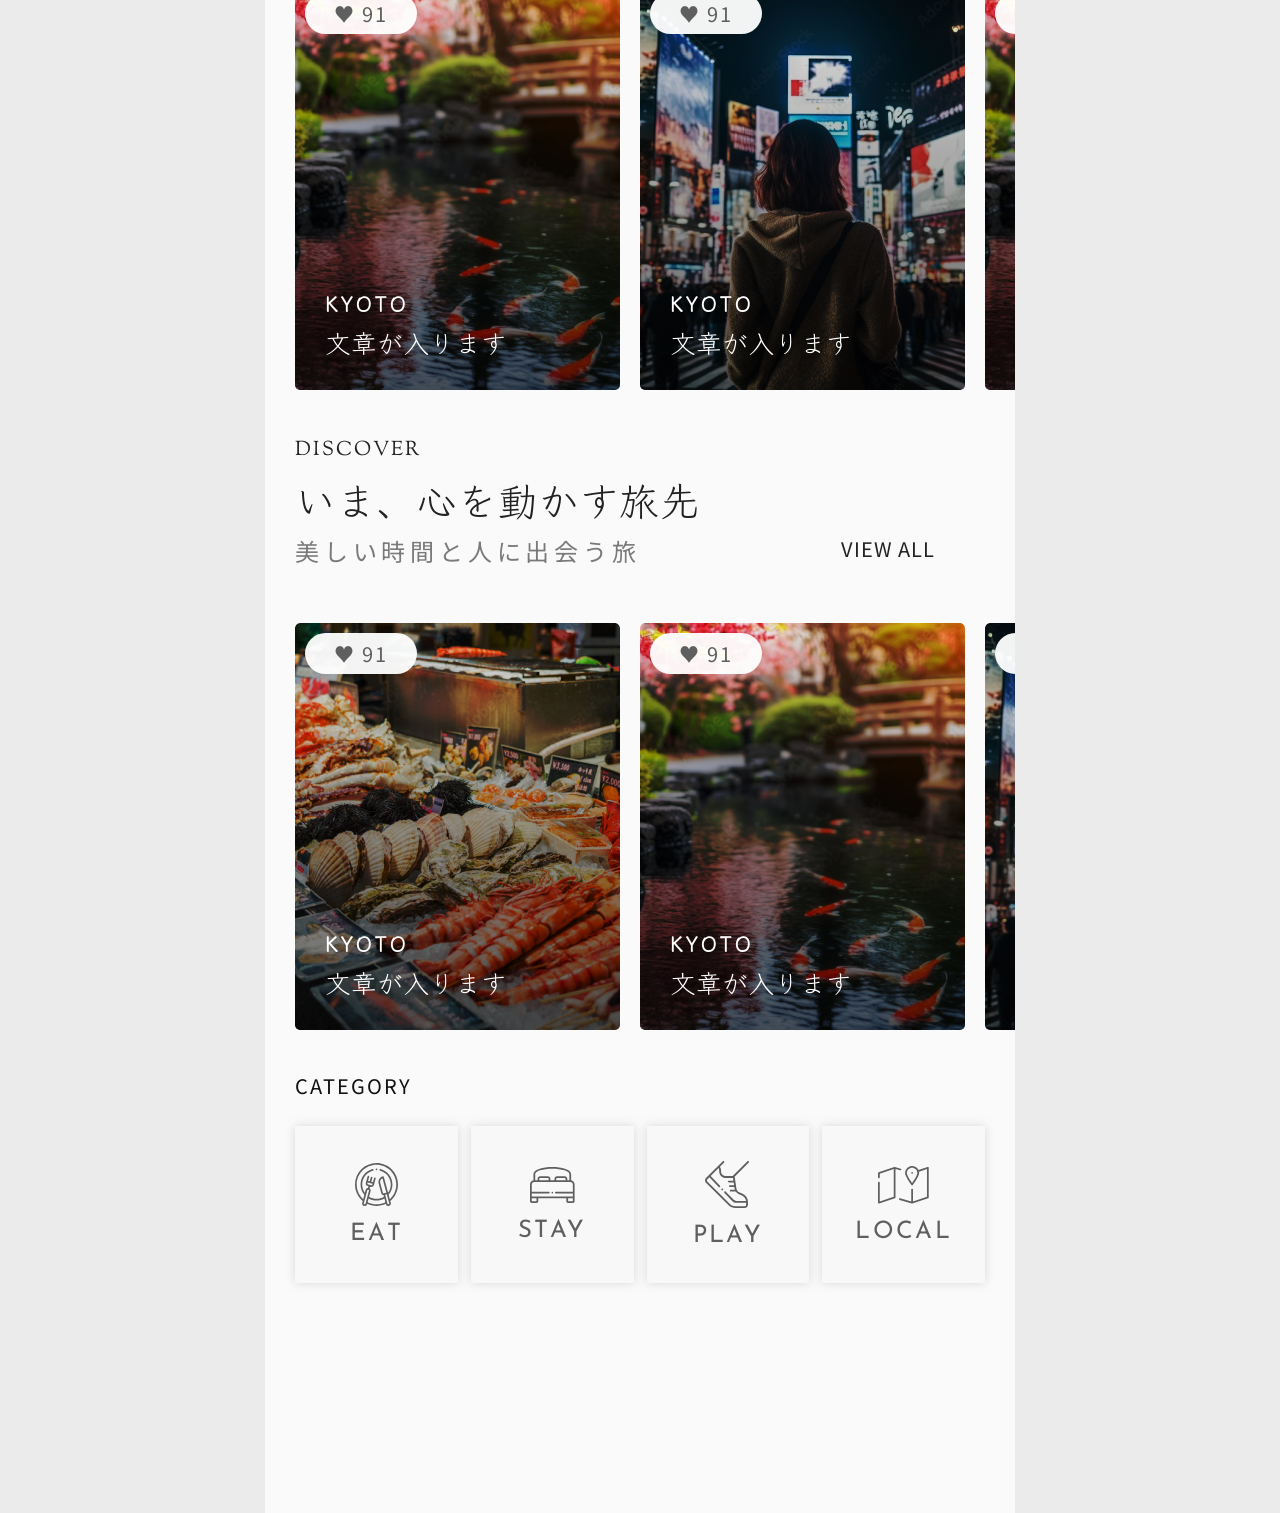
==== commit 863c7187: "added discover and new discover and top page with the carousels" ====
--- a/index.html
+++ b/index.html
@@ -7,6 +7,7 @@
     <link rel="preconnect" href="https://fonts.googleapis.com">
     <link rel="preconnect" href="https://fonts.gstatic.com" crossorigin>
     <link href="https://fonts.googleapis.com/css2?family=Noto+Sans+JP:wght@300;400;500;700&display=swap" rel="stylesheet">
+    <link href="https://fonts.googleapis.com/css2?family=Josefin+Sans:ital,wght@0,100..700;1,100..700&family=Noto+Serif+JP:wght@200..900&family=Philosopher:ital,wght@0,400;0,700;1,400;1,700&display=swap" rel="stylesheet">
     <link rel="stylesheet" href="style.css">
   </head>
   <body>
@@ -19,17 +20,218 @@
         <div class="hero-content">
           <h1 class="hero-title">TOKI JAPAN</h1>
           <p class="hero-subtitle">時を旅する、静かな日本へ</p>
-          
         </div>
         <div class="scroll-info">
             <span>SCROLL</span>
-            <!-- <svg width="16" height="16" viewBox="0 0 16 16" fill="none" stroke="currentColor" stroke-width="1.5">
-              <path d="M8 2v10M4 10l4 4 4-4"/>
-            </svg> -->
-          </div>
-      </section>
-
-   
+          </div>
+      </section>
+
+      <section class="section">
+        <div class="section-header">
+          <div class="section-label-group">
+            <span class="section-category">POPULARITY</span>
+            <h2 class="section-heading">いま、人気な旅先</h2>
+            <p class="section-description">文章が入ります。文章が入ります。</p>
+          </div>
+          <a class="view-all" href="discover.html">VIEW ALL</a>
+        </div>
+
+        <div class="cards-scroll">
+          <div class="cards-grid">
+            <article class="card">
+              <div class="card-image" style="background-image: url('assets/card1.png');">
+                <div class="card-overlay">
+                  <span class="like-count">♥ 91</span>
+                  <div class="card-copy">
+                    <span class="location-label">KYOTO</span>
+                    <span class="card-text">文章が入ります</span>
+                  </div>
+                </div>
+              </div>
+            </article>
+            <article class="card">
+              <div class="card-image" style="background-image: url('assets/card2.png');">
+                <div class="card-overlay">
+                  <span class="like-count">♥ 91</span>
+                  <div class="card-copy">
+                    <span class="location-label">KYOTO</span>
+                    <span class="card-text">文章が入ります</span>
+                  </div>
+                </div>
+              </div>
+            </article>
+            <article class="card">
+              <div class="card-image" style="background-image: url('assets/card3.png');">
+                <div class="card-overlay">
+                  <span class="like-count">♥ 91</span>
+                  <div class="card-copy">
+                    <span class="location-label">KYOTO</span>
+                    <span class="card-text">文章が入ります</span>
+                  </div>
+                </div>
+              </div>
+            </article>
+            <article class="card">
+              <div class="card-image" style="background-image: url('assets/card4.png');">
+                <div class="card-overlay">
+                  <span class="like-count">♥ 91</span>
+                  <div class="card-copy">
+                    <span class="location-label">KYOTO</span>
+                    <span class="card-text">文章が入ります</span>
+                  </div>
+                </div>
+              </div>
+            </article>
+          </div>
+        </div>
+      </section>
+
+      <section class="section not-f">
+        <div class="section-header">
+          <div class="section-label-group">
+            <span class="section-category">NEW</span>
+            <h2 class="section-heading">いま、新しい旅先</h2>
+            <p class="section-description">文章が入ります。文章が入ります。</p>
+          </div>
+          <a class="view-all" href="discover.html">VIEW ALL</a>
+        </div>
+
+        <div class="cards-scroll">
+          <div class="cards-grid">
+            <article class="card">
+              <div class="card-image" style="background-image: url('assets/card-5.png');">
+                <div class="card-overlay">
+                  <span class="like-count">♥ 91</span>
+                  <div class="card-copy">
+                    <span class="location-label">KYOTO</span>
+                    <span class="card-text">文章が入ります</span>
+                  </div>
+                </div>
+              </div>
+            </article>
+            <article class="card">
+              <div class="card-image" style="background-image: url('assets/card4.png');">
+                <div class="card-overlay">
+                  <span class="like-count">♥ 91</span>
+                  <div class="card-copy">
+                    <span class="location-label">KYOTO</span>
+                    <span class="card-text">文章が入ります</span>
+                  </div>
+                </div>
+              </div>
+            </article>
+            <article class="card">
+              <div class="card-image" style="background-image: url('assets/card3.png');">
+                <div class="card-overlay">
+                  <span class="like-count">♥ 91</span>
+                  <div class="card-copy">
+                    <span class="location-label">KYOTO</span>
+                    <span class="card-text">文章が入ります</span>
+                  </div>
+                </div>
+              </div>
+            </article>
+            <article class="card">
+              <div class="card-image" style="background-image: url('assets/card2.png');">
+                <div class="card-overlay">
+                  <span class="like-count">♥ 91</span>
+                  <div class="card-copy">
+                    <span class="location-label">KYOTO</span>
+                    <span class="card-text">文章が入ります</span>
+                  </div>
+                </div>
+              </div>
+            </article>
+          </div>
+        </div>
+      </section>
+
+
+      <section class="section not-f">
+        <div class="section-header">
+          <div class="section-label-group">
+            <span class="section-category">DISCOVER</span>
+            <h2 class="section-heading">いま、心を動かす旅先</h2>
+            <p class="section-description">美しい時間と人に出会う旅</p>
+          </div>
+          <a class="view-all" href="discover.html">VIEW ALL</a>
+        </div>
+
+        <div class="cards-scroll">
+          <div class="cards-grid">
+            <article class="card">
+              <div class="card-image" style="background-image: url('assets/card-6.png');">
+                <div class="card-overlay">
+                  <span class="like-count">♥ 91</span>
+                  <div class="card-copy">
+                    <span class="location-label">KYOTO</span>
+                    <span class="card-text">文章が入ります</span>
+                  </div>
+                </div>
+              </div>
+            </article>
+            <article class="card">
+              <div class="card-image" style="background-image: url('assets/card-5.png');">
+                <div class="card-overlay">
+                  <span class="like-count">♥ 91</span>
+                  <div class="card-copy">
+                    <span class="location-label">KYOTO</span>
+                    <span class="card-text">文章が入ります</span>
+                  </div>
+                </div>
+              </div>
+            </article>
+            <article class="card">
+              <div class="card-image" style="background-image: url('assets/card4.png');">
+                <div class="card-overlay">
+                  <span class="like-count">♥ 91</span>
+                  <div class="card-copy">
+                    <span class="location-label">KYOTO</span>
+                    <span class="card-text">文章が入ります</span>
+                  </div>
+                </div>
+              </div>
+            </article>
+            <article class="card">
+              <div class="card-image" style="background-image: url('assets/card3.png');">
+                <div class="card-overlay">
+                  <span class="like-count">♥ 91</span>
+                  <div class="card-copy">
+                    <span class="location-label">KYOTO</span>
+                    <span class="card-text">文章が入ります</span>
+                  </div>
+                </div>
+              </div>
+            </article>
+          </div>
+        </div>
+      </section>
+
+      <section class="category-section">
+        <h2>CATEGORY</h2>
+
+        <div class="cateogory-wrapper">
+          <div class="category-card">
+            <img src="./assets/eat-icon.svg" />
+            <span class="">EAT</span>
+          </div>
+
+            <div class="category-card">
+            <img src="./assets/stay-icon.svg" />
+            <span class="">STAY</span>
+          </div>
+
+            <div class="category-card">
+            <img src="./assets/play-icon.svg" />
+            <span class="">PLAY</span>
+          </div>
+
+            <div class="category-card">
+            <img src="./assets/local-icon.svg" />
+            <span class="">LOCAL</span>
+          </div>
+        </div>
+      </section>
     </div>
 
     <footer class="site-footer">
@@ -37,19 +239,18 @@
     </footer>
 
       <nav class="bottom-nav">
-      <a class="nav-item" href="index.html">
-        <img src="assets/home.svg" alt="home">
-        <span>トップ</span>
-      </a>
-     
-      <a class="nav-item" href="#">
-        <img src="assets/search.svg" alt="search">
-        <span>検索</span>
-      </a>
-      <a class="nav-item" href="#">
-        <img src="assets/chat.svg" alt="chat">
-        <span>プランナー</span>
-      </a>
+        <a class="nav-item" href="index.html">
+          <img src="assets/home.svg" alt="home">
+          <span>トップ</span>
+        </a>
+        <a class="nav-item" href="discover-new.html">
+          <img src="assets/search.svg" alt="search">
+          <span>検索</span>
+        </a>
+        <a class="nav-item" href="#">
+          <img src="assets/chat.svg" alt="chat">
+          <span>プランナー</span>
+        </a>
       <a class="nav-item" href="login.html">
         <img src="assets/account.svg" alt="account">
         <span>マイページ</span>
--- a/style.css
+++ b/style.css
@@ -4,19 +4,19 @@
   box-sizing: border-box;
 }
 @font-face {
-    font-family: "YoKyokasho";
-    src: url("./assets/fonts/Klee_One/KleeOne-Regular.ttf");
+  font-family: "YoKyokasho";
+  src: url("./assets/fonts/Klee_One/KleeOne-Regular.ttf");
 }
 @font-face {
-    font-family: "A P-OTF  A1 Mincho StdN";
-    src: url("./assets/fonts/Sorts_Mill_Goudy/SortsMillGoudy-Regular.ttf");
-
+  font-family: "A P-OTF  A1 Mincho StdN";
+  src: url("./assets/fonts/Sorts_Mill_Goudy/SortsMillGoudy-Regular.ttf");
 }
 :root {
-    --secondary-font: "YoKyokasho";
-    --third-font: "A P-OTF  A1 Mincho StdN";
-    --accent: #3149FF;
-    --btn: #717171;
+  --secondary-font: "YoKyokasho";
+  --third-font: "A P-OTF  A1 Mincho StdN";
+  --forth-font: "Josefin Sans", sans-serif;
+  --accent: #3149ff;
+  --btn: #717171;
 }
 
 html,
@@ -27,7 +27,7 @@
 body {
   font-family: "Noto Sans JP", sans-serif;
   color: #111;
-  background: white;
+  background: rgb(235, 235, 235);
 }
 
 /* Header */
@@ -72,15 +72,23 @@
   background: url("./assets/home-page.png");
   /* z-index: 1; */
 }
+
+.discover .hero::before {
+  background: url("./assets/discover.png");
+  /* z-index: 1; */
+}
+
 .hero::after {
-    content: "";
+  content: "";
   position: absolute;
   height: 80px;
   width: 1px;
   bottom: 0;
   background-color: white;
 }
-
+.discover .hero::after {
+  content: none;
+}
 
 .hero-content {
   position: relative;
@@ -122,7 +130,8 @@
 
 /* Container */
 .container {
-  background: white;
+  background: #fafafa;
+  padding-bottom: 200px;
 }
 
 .page {
@@ -136,20 +145,21 @@
 /* Sections */
 .section {
   padding: 60px 0;
-  border-bottom: 1px solid #f0f0f0;
+  /* border-bottom: 1px solid #f0f0f0; */
 }
 
 .section:last-of-type {
   border-bottom: none;
-  padding-bottom: 40px;
+  /* padding-bottom: 40px; */
 }
 
 .section-header {
   display: flex;
   justify-content: space-between;
-  align-items: flex-start;
+  align-items: flex-end;
   margin-bottom: 40px;
   gap: 20px;
+  margin: 0 30px;
 }
 
 .section-label-group {
@@ -158,49 +168,66 @@
 
 .section-category {
   display: block;
-  font-size: 11px;
-  letter-spacing: 2px;
-  color: #999;
-  margin-bottom: 12px;
+  font-size: 20px;
+  letter-spacing: 0.1em;
+  color: #222222;
+  margin-bottom: 10px;
   text-transform: uppercase;
+  font-family: var(--third-font);
 }
 
 .section-heading {
-  font-size: 32px;
-  font-weight: 400;
+  font-size: 40px;
+  font-weight: 500;
   letter-spacing: 0.5px;
-  margin-bottom: 12px;
+  margin-bottom: 16px;
   line-height: 1.2;
+  font-family: var(--secondary-font);
+  color: #222222;
+}
+.discover .section-heading {
+  text-align: center;
 }
 
 .section-description {
-  font-size: 14px;
-  color: #777;
-  line-height: 1.6;
+  color: #7a7a7a;
+  line-height: 100%;
+  font-weight: 400;
+  font-size: 24px;
+  letter-spacing: 0.2em;
 }
 
 .view-all {
-  font-size: 12px;
+  font-size: 20px;
   letter-spacing: 1px;
-  color: #666;
+  color: #222222;
   text-decoration: none;
-  font-weight: 500;
-  white-space: nowrap;
-  padding-top: 4px;
+  font-weight: 400;
+  padding-right: 50px;
 }
 
 .view-all:hover {
   color: #333;
 }
 
-/* Cards Grid */
-.cards-grid {
-  display: grid;
-  grid-template-columns: 1fr 1fr;
-  gap: 24px;
+.cards-scroll {
+  overflow-x: auto;
+  overflow-y: hidden;
+  padding-bottom: 14px;
+  scrollbar-width: none;
+}
+
+.cards-scroll::-webkit-scrollbar {
+  height: 6px;
+}
+
+.cards-scroll::-webkit-scrollbar-thumb {
+  background: rgba(0, 0, 0, 0.18);
+  border-radius: 999px;
 }
 
 .card {
+  flex: 0 0 325px;
   display: flex;
   flex-direction: column;
 }
@@ -208,57 +235,71 @@
 .card-image {
   position: relative;
   width: 100%;
-  padding-top: 100%;
+  padding-top: 140%;
   background-size: cover;
   background-position: center;
-  background-repeat: no-repeat;
-  border-radius: 12px;
+  border-radius: 24px;
   overflow: hidden;
-  margin-bottom: 16px;
 }
 
 .card-overlay {
   position: absolute;
   inset: 0;
-  padding: 16px;
   display: flex;
   flex-direction: column;
   justify-content: space-between;
+  padding: 10px;
+  background: linear-gradient(
+    180deg,
+    rgba(0, 0, 0, 0.08) 0%,
+    rgba(0, 0, 0, 0.65) 100%
+  );
+}
+
+.like-count {
+  align-self: flex-start;
+  background: rgba(255, 255, 255, 0.95);
+  color: #5f5f5f;
+  padding: 6px 29px;
+  border-radius: 999px;
+  font-size: 20px;
+  font-weight: 400;
+  letter-spacing: 0.1em;
+}
+
+.card-copy {
+  display: flex;
+  flex-direction: column;
+  gap: 6px;
+  padding: 20px;
 }
 
 .location-label {
   align-self: flex-start;
-  background: rgba(0, 0, 0, 0.65);
+  color: #fff;
+  font-size: 20px;
+  font-weight: 700;
+  letter-spacing: 1px;
+  font-family: var(--secondary-font);
+  letter-spacing: 0.2em;
+}
+/* 
+.card-text {
+  font-size: 13px;
   color: white;
-  padding: 6px 10px;
-  border-radius: 4px;
-  font-size: 11px;
-  font-weight: 600;
-  letter-spacing: 1px;
-}
-
-.like-btn {
-  align-self: flex-start;
-  background: rgba(220, 20, 60, 0.85);
-  color: white;
-  border: none;
-  padding: 6px 10px;
-  border-radius: 4px;
-  font-size: 11px;
-  font-weight: 600;
-  cursor: pointer;
-  transition: background 0.2s;
-}
-
-.like-btn:hover {
-  background: rgba(220, 20, 60, 1);
-}
-
-.card-description {
-  font-size: 14px;
-  color: #333;
-  line-height: 1.5;
-  margin: 0;
+  line-height: 1.4;
+} */
+
+/* Discover page: display the same `.card` elements in a two-column grid */
+.discover .cards-grid {
+  display: grid;
+  grid-template-columns: repeat(2, minmax(0, 1fr));
+  gap: 20px;
+  padding: 0 30px;
+}
+
+.discover .card {
+  flex: initial;
 }
 
 /* Category Section */
@@ -294,13 +335,6 @@
 .category-icon {
   font-size: 40px;
   line-height: 1;
-}
-
-.category-card span {
-  font-size: 13px;
-  letter-spacing: 1px;
-  color: #666;
-  font-weight: 500;
 }
 
 /* Footer */
@@ -328,14 +362,13 @@
   left: 0;
   right: 0;
   background: white;
-  border-top:none;
+  border-top: none;
   display: flex;
   justify-content: space-around;
   align-items: stretch;
   z-index: 1000;
   height: 85px;
-  box-shadow: 0px -3px 7.5px 0px #A6A6A640;
-
+  box-shadow: 0px -3px 7.5px 0px #a6a6a640;
 }
 
 .nav-item {
@@ -363,7 +396,6 @@
   stroke: currentColor;
 }
 
-
 .auth-title {
   font-size: 40px;
   text-align: center;
@@ -418,7 +450,6 @@
   margin: 16px 0 0;
 }
 
-
 @media (max-width: 750px) {
   .hero {
     height: 500px;
@@ -468,6 +499,9 @@
   align-items: center;
   justify-content: center;
 }
+.discover .hero {
+  height: 450px;
+}
 
 .hero-content {
   text-align: center;
@@ -519,8 +553,11 @@
 
 /* Sections */
 .section {
-  margin: 56px 0;
+  margin: 56px 0px 0;
   padding: 0;
+}
+.section.not-f {
+  margin-top: 0;
 }
 
 .section-header {
@@ -568,10 +605,19 @@
 
 /* Cards Grid */
 .cards-grid {
-  display: grid;
-  grid-template-columns: 1fr 1fr;
+  display: flex;
   gap: 20px;
   margin: 32px 0;
+}
+
+.cards-grid:first-child {
+  padding-left: 30px;
+}
+.cards-grid > *:last-child {
+  padding-right: 30px;
+}
+.discover .cards-grid > *:last-child {
+  padding-right: 0;
 }
 
 .card {
@@ -585,15 +631,15 @@
   padding-top: 100%;
   background-size: cover !important;
   background-position: center !important;
-  border-radius: 12px;
+  border-radius: 5px;
   overflow: hidden;
   display: flex;
   flex-direction: column;
   justify-content: space-between;
   padding: 16px;
   box-sizing: border-box;
-  margin-bottom: 12px;
-  min-height: 280px;
+  /* margin-bottom: 12px; */
+  min-height: 407px;
 }
 
 .card-label {
@@ -625,8 +671,9 @@
 
 .card-text {
   margin: 0;
-  font-size: 14px;
-  color: #333;
+  font-size: 26px;
+  color: #ffffff;
+  font-family: var(--secondary-font);
   line-height: 1.4;
 }
 
@@ -786,6 +833,63 @@
   letter-spacing: 0.2px;
   font-size: 16px;
 }
+.category-section {
+  padding: 0 30px;
+}
+.discover .category-section {
+  padding: 40px 30px 20px;
+}
+.category-section h2 {
+  font-weight: 400;
+  font-size: 20px;
+  line-height: 100%;
+  letter-spacing: 0.1em;
+}
+.cateogory-wrapper {
+  margin: 30px 0;
+  display: grid;
+  grid-template-columns: repeat(4, 1fr);
+
+  width: 100%;
+  gap: 13px;
+}
+.category-card {
+  height: 157px;
+  /* width: 157px; */
+  background: #f8f8f8;
+  box-shadow: 0px 0px 9.1px 0px #77777740;
+  display: flex;
+  align-items: center;
+  justify-content: center;
+}
+.category-card span {
+  font-family: var(--forth-font);
+  font-weight: 400;
+  font-size: 24px;
+  line-height: 100%;
+  letter-spacing: 0.1em;
+  color: #5f5f5f;
+}
+.discover-search-wrapper {
+  display: flex;
+  justify-content: center;
+  align-items: center;
+  width: 100%;
+  padding: 40px 30px 0;
+}
+.discover-search-wrapper input {
+  padding: 23px 20px;
+  border: 1px solid #222222;
+  border-radius: 5px 0px 0 5px;
+  width: 100%;
+  font-size: 26px;
+}
+.discover-search-wrapper button {
+  padding: 25px;
+  background-color: #222222;
+  border-radius: 0px 5px 5px 0px;
+  border: none;
+}
 
 @media (min-width: 700px) {
   .page {
@@ -822,4 +926,220 @@
     font-size: 14px;
     margin-bottom: 45px;
   }
-}
+  .nav-item span {
+    font-size: 12px;
+  }
+  .cateogory-wrapper {
+    margin: 30px 0;
+    grid-template-columns: repeat(2, 1fr);
+  }
+  .section-description {
+    font-size: 16px;
+  }
+  .section-heading {
+    font-size: 28px;
+  }
+  .section-category {
+    font-size: 18px;
+  }
+  .view-all {
+    font-size: 16px;
+    padding-right: 0;
+  }
+  .hero-title {
+    font-size: 40px;
+  }
+}
+
+@media screen and (max-width: 430px) {
+  .discover .cards-grid {
+    grid-template-columns: repeat(1, minmax(0, 1fr));
+  }
+}
+
+.discover-new .discover-filter-section {
+  padding: 24px 0 0;
+  background: #fff;
+}
+.discover-new .discover-filter-group {
+  margin-bottom: 18px;
+}
+.discover-new .discover-filter-title {
+  font-size: 24px;
+  letter-spacing: 0.2em;
+  color: #7a7a7a;
+  margin-bottom: 14px;
+  padding: 0 30px;
+}
+.discover-new .discover-filter-row {
+  display: flex;
+  /* flex-wrap: wrap; */
+  gap: 10px;
+  overflow: auto;
+  scrollbar-width: none;
+}
+.discover-new .discover-filter-row > *:first-child {
+  margin-left: 30px;
+}
+.discover-new .discover-filter-row > *:last-child {
+  margin-right: 30px;
+}
+.discover-new .filter-pill {
+  border: 1px solid #5f5f5f;
+  background: #fff;
+  color: #5f5f5f;
+  border-radius: 999px;
+  padding: 6px 28px;
+  font-size: 24px;
+  font-weight: 500;
+  cursor: pointer;
+  white-space: nowrap;
+}
+.discover-new .filter-pill.active {
+  background: #222;
+  color: #fff;
+  border-color: #222;
+}
+
+.discover-new .discover-category-section {
+  padding: 24px 20px 0;
+  background: #fff;
+}
+.discover-new .discover-category-section h2 {
+  margin-bottom: 18px;
+  font-size: 14px;
+  letter-spacing: 0.16em;
+  color: #444;
+}
+.discover-new .cateogory-wrapper {
+  display: grid;
+  grid-template-columns: repeat(4, minmax(0, 1fr));
+  gap: 14px;
+}
+
+.discover-new .discover-tab-row {
+  display: flex;
+  justify-content: space-between;
+  gap: 10px;
+  padding: 22px 0px 0px;
+  background: #fff;
+  border-bottom: 1px solid #e8e8e8;
+}
+.discover-new .discover-tab {
+  flex: 1;
+  border: none;
+  background: transparent;
+  font-size: 20px;
+  font-weight: 400;
+  color: #888;
+  padding: 14px 0 12px;
+  cursor: pointer;
+  position: relative;
+}
+
+.discover-new .discover-tab.active::after {
+  content: "";
+  position: absolute;
+  left: 0;
+  right: 0;
+  bottom: 0;
+  height: 3px;
+  background: #111;
+  border-radius: 3px 3px 0 0;
+}
+
+.discover-new .discover-cards-section {
+  /* background: #fff; */
+  /* padding-bottom: 100px; */
+}
+.discover-new .cards-grid {
+  display: grid;
+  grid-template-columns: repeat(2, minmax(0, 1fr));
+  gap: 18px;
+  padding: 00px 30px;
+}
+.discover-new .discover-card {
+  position: relative;
+  background: #fff;
+  border-radius: 5px;
+  overflow: hidden;
+  box-shadow: 0 18px 46px rgba(0, 0, 0, 0.08);
+  display: flex;
+  flex-direction: column;
+}
+.discover-new .discover-card .card-image {
+  padding-top: 140%;
+  border-radius: 0;
+  min-height: 220px;
+  box-shadow: none;
+  overflow: hidden;
+}
+.discover-new .discover-card-body {
+  padding: 18px 16px 18px;
+}
+.discover-new .discover-card-title {
+  margin: 0 0 12px;
+  font-size: 24px;
+  /* font-weight: 700; */
+  color: #222222;
+}
+.discover-new .discover-card-tags {
+  display: flex;
+  flex-wrap: wrap;
+  gap: 10px;
+}
+.discover-new .discover-card-tags span {
+  border: 1px solid #5f5f5f;
+  background: #fff;
+  color: #5f5f5f;
+  border-radius: 999px;
+  padding: 6px 19px;
+  font-size: 18px;
+  font-weight: 500;
+  cursor: pointer;
+  white-space: nowrap;
+}
+.discover-new .card-like {
+  position: absolute;
+  top: 16px;
+  left: 16px;
+  border: 1px solid rgba(0, 0, 0, 0.08);
+  align-self: flex-start;
+  background: rgba(255, 255, 255, 0.95);
+  color: #5f5f5f;
+  padding: 6px 29px;
+  border-radius: 999px;
+  font-size: 20px;
+  font-weight: 400;
+  letter-spacing: 0.1em;
+}
+.discover-tabs-name-wrapper {
+  display: flex;
+  align-items: center;
+  justify-content: center;
+  flex-direction: column;
+  gap: 10px;
+}
+@media screen and (max-width: 850px) {
+  .discover-new .cards-grid {
+    grid-template-columns: 1fr;
+  }
+  .discover-new .cateogory-wrapper {
+    grid-template-columns: repeat(2, minmax(0, 1fr));
+  }
+}
+
+@media screen and (max-width: 600px) {
+  .discover-new .discover-filter-row {
+    gap: 8px;
+  }
+  .discover-new .discover-search-wrapper {
+    width: 100%;
+  }
+  .discover-new .discover-filter-title {
+    font-size: 20px;
+  }
+  .discover-new .filter-pill {
+        font-size: 18px;
+  }
+}
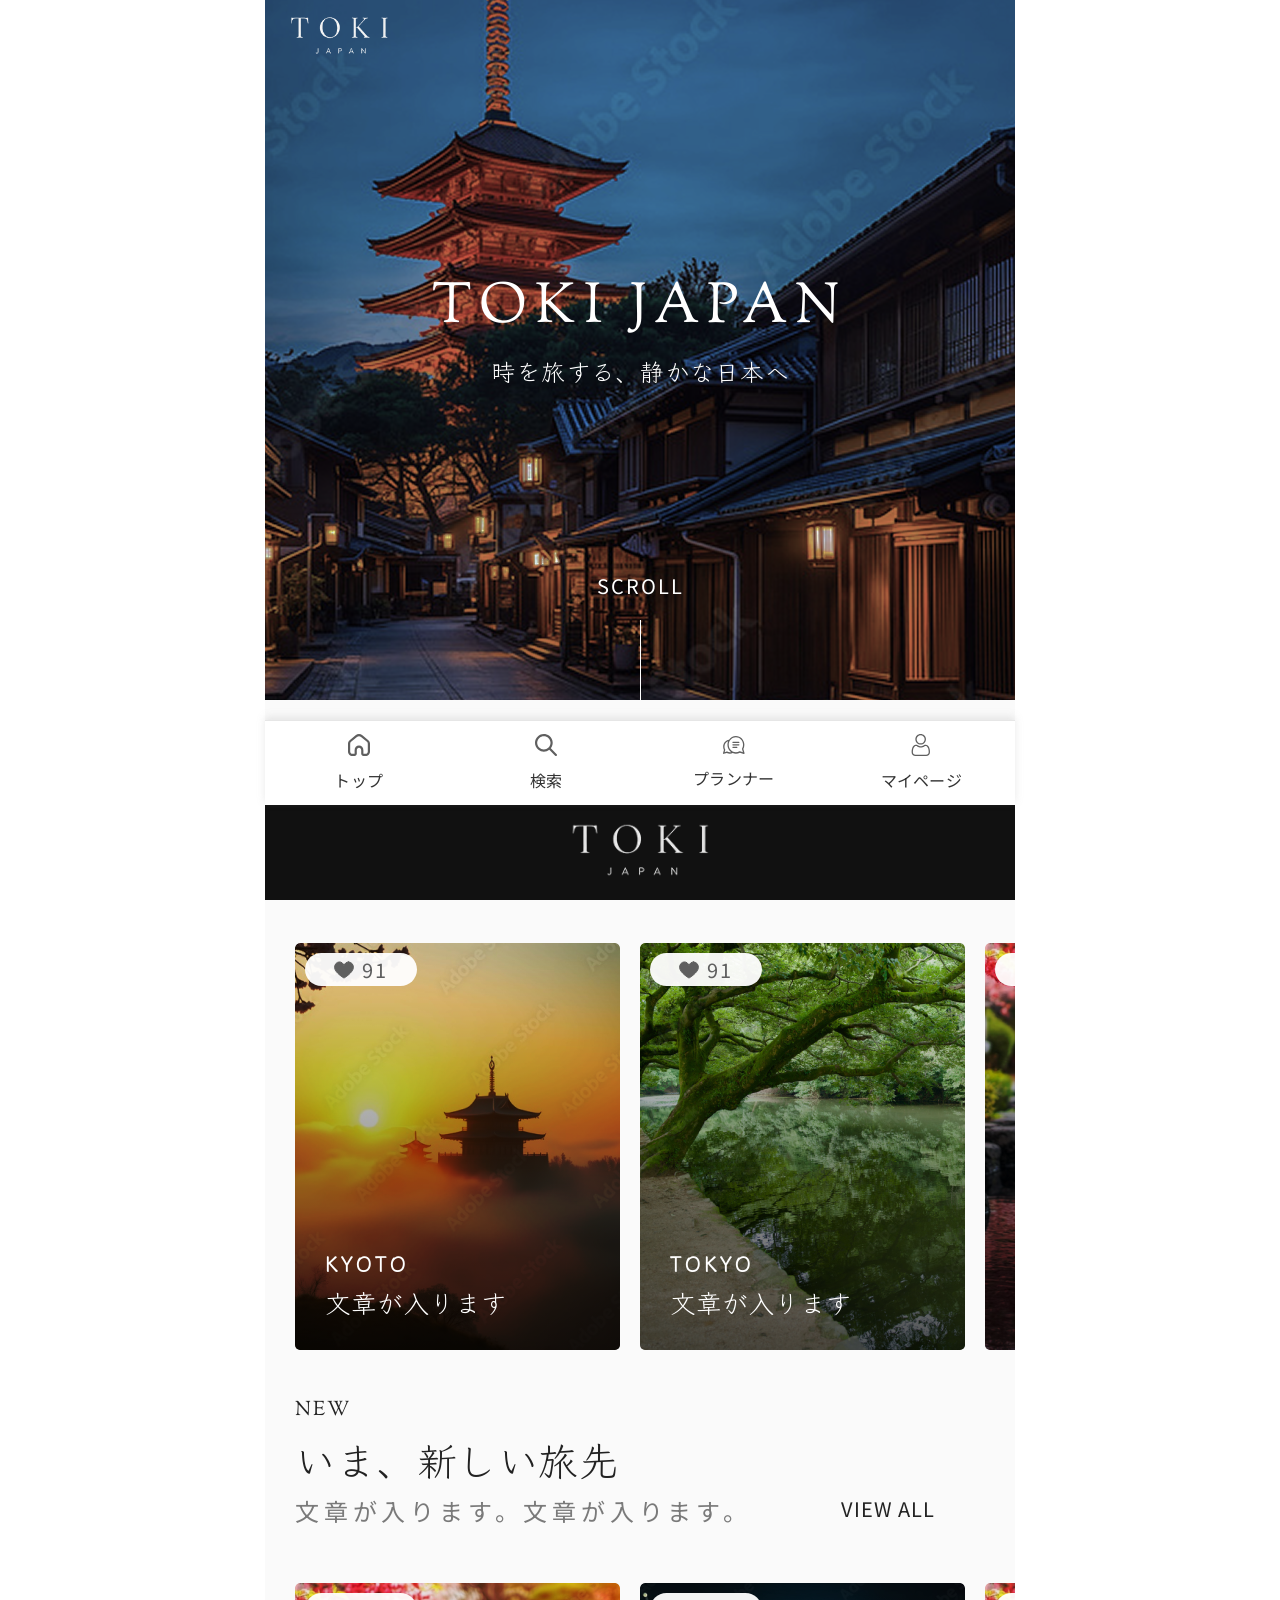
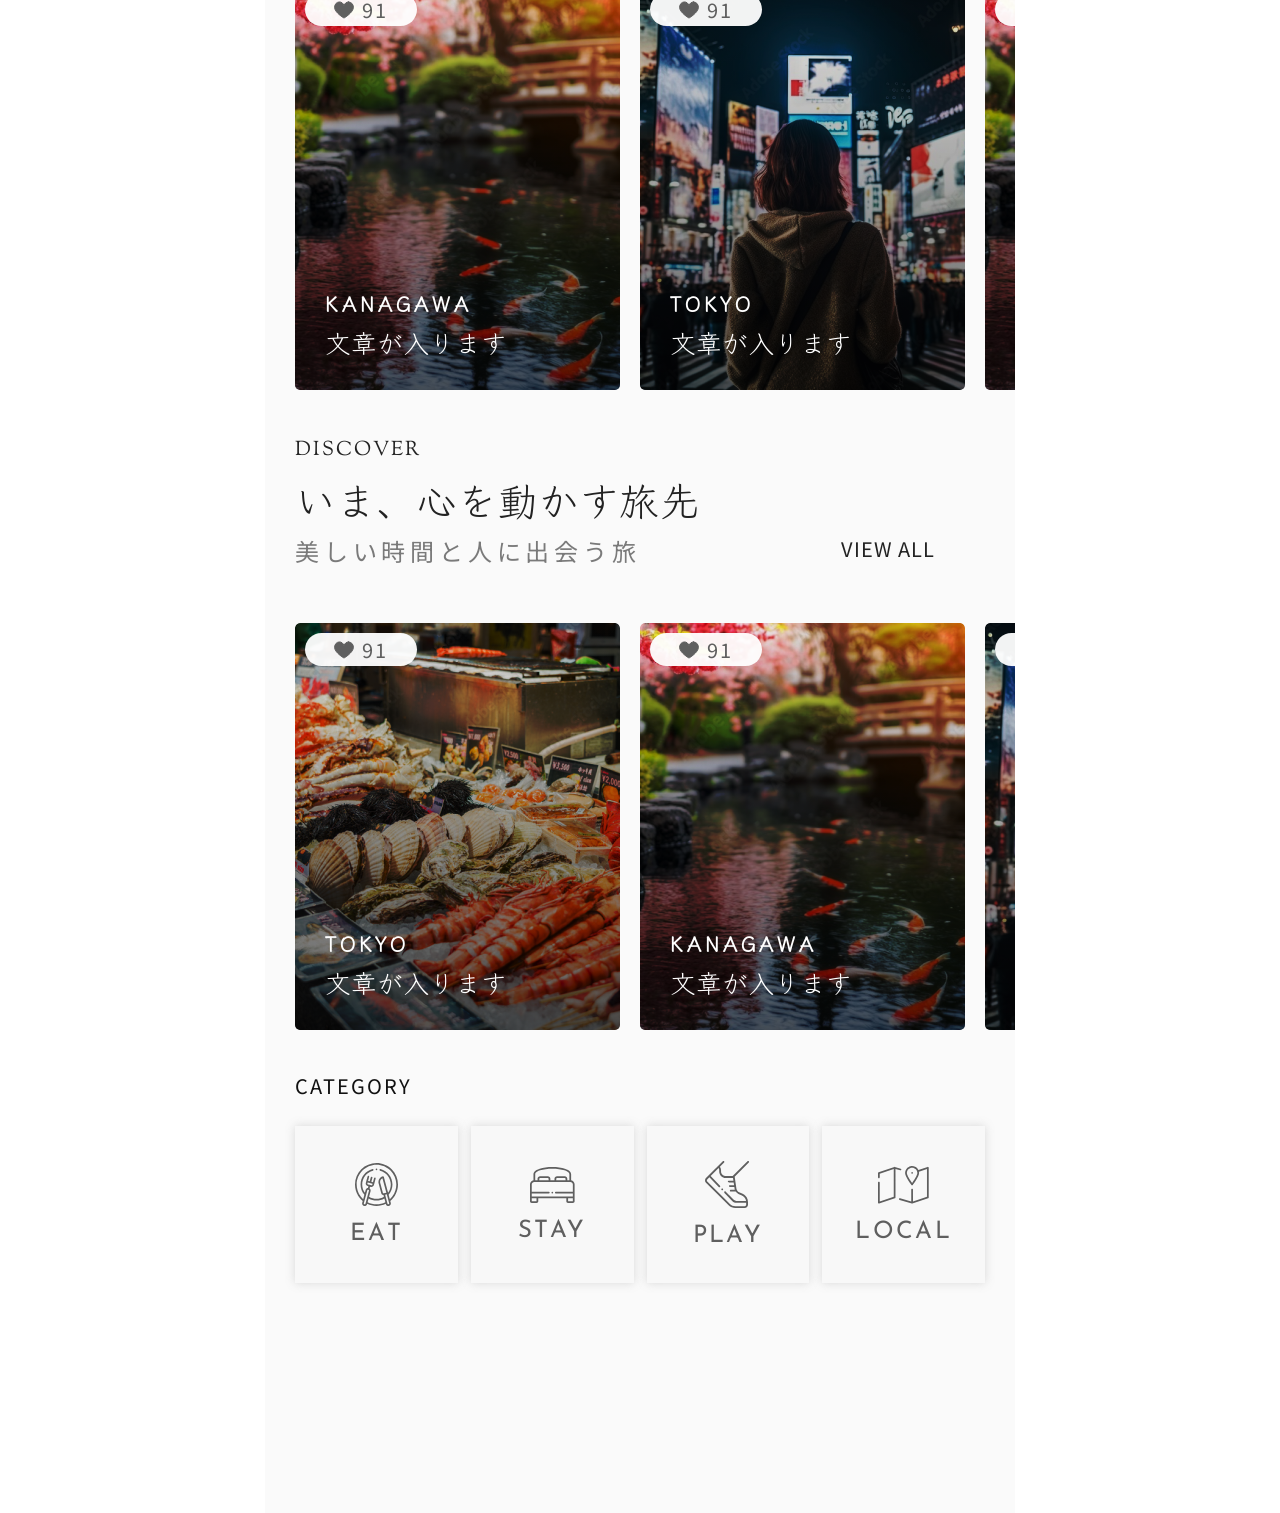
==== commit 20f7e945: "added privacy, terms of use, about, details pages" ====
--- a/index.html
+++ b/index.html
@@ -38,50 +38,50 @@
 
         <div class="cards-scroll">
           <div class="cards-grid">
-            <article class="card">
+            <a href="details.html?title=城下町公園&image=assets/card1.png&location=KYOTO&address=京都府亀岡市荒塚町&tags=京都,亀岡" class="card" style="text-decoration: none; color: inherit;">
               <div class="card-image" style="background-image: url('assets/card1.png');">
                 <div class="card-overlay">
-                  <span class="like-count">♥ 91</span>
-                  <div class="card-copy">
-                    <span class="location-label">KYOTO</span>
-                    <span class="card-text">文章が入ります</span>
-                  </div>
-                </div>
-              </div>
-            </article>
-            <article class="card">
+                  <span class="like-count"><img src="./assets/heart-fav.svg" />  91</span>
+                  <div class="card-copy">
+                    <span class="location-label">KYOTO</span>
+                    <span class="card-text">文章が入ります</span>
+                  </div>
+                </div>
+              </div>
+            </a>
+            <a href="details.html?title=緑池公園&image=assets/card2.png&location=TOKYO&address=東京都三鷹市下連雀&tags=東京,三鷹" class="card" style="text-decoration: none; color: inherit;">
               <div class="card-image" style="background-image: url('assets/card2.png');">
                 <div class="card-overlay">
-                  <span class="like-count">♥ 91</span>
-                  <div class="card-copy">
-                    <span class="location-label">KYOTO</span>
-                    <span class="card-text">文章が入ります</span>
-                  </div>
-                </div>
-              </div>
-            </article>
-            <article class="card">
+                  <span class="like-count"><img src="./assets/heart-fav.svg" />  91</span>
+                  <div class="card-copy">
+                    <span class="location-label">TOKYO</span>
+                    <span class="card-text">文章が入ります</span>
+                  </div>
+                </div>
+              </div>
+            </a>
+            <a href="details.html?title=桜坂&image=assets/card3.png&location=KYOTO&address=京都府京都市大原&tags=京都,桜" class="card" style="text-decoration: none; color: inherit;">
               <div class="card-image" style="background-image: url('assets/card3.png');">
                 <div class="card-overlay">
-                  <span class="like-count">♥ 91</span>
-                  <div class="card-copy">
-                    <span class="location-label">KYOTO</span>
-                    <span class="card-text">文章が入ります</span>
-                  </div>
-                </div>
-              </div>
-            </article>
-            <article class="card">
+                  <span class="like-count"><img src="./assets/heart-fav.svg" />  91</span>
+                  <div class="card-copy">
+                    <span class="location-label">KYOTO</span>
+                    <span class="card-text">文章が入ります</span>
+                  </div>
+                </div>
+              </div>
+            </a>
+            <a href="details.html?title=スクランブル交差点&image=assets/card4.png&location=TOKYO&address=東京都渋谷区道玄坂&tags=東京,渋谷" class="card" style="text-decoration: none; color: inherit;">
               <div class="card-image" style="background-image: url('assets/card4.png');">
                 <div class="card-overlay">
-                  <span class="like-count">♥ 91</span>
-                  <div class="card-copy">
-                    <span class="location-label">KYOTO</span>
-                    <span class="card-text">文章が入ります</span>
-                  </div>
-                </div>
-              </div>
-            </article>
+                  <span class="like-count"><img src="./assets/heart-fav.svg" />  91</span>
+                  <div class="card-copy">
+                    <span class="location-label">TOKYO</span>
+                    <span class="card-text">文章が入ります</span>
+                  </div>
+                </div>
+              </div>
+            </a>
           </div>
         </div>
       </section>
@@ -98,50 +98,50 @@
 
         <div class="cards-scroll">
           <div class="cards-grid">
-            <article class="card">
+            <a href="details.html?title=箱根温泉&image=assets/card-5.png&location=KANAGAWA&address=神奈川県足柄下郡箱根町&tags=箱根,温泉" class="card" style="text-decoration: none; color: inherit;">
               <div class="card-image" style="background-image: url('assets/card-5.png');">
                 <div class="card-overlay">
-                  <span class="like-count">♥ 91</span>
-                  <div class="card-copy">
-                    <span class="location-label">KYOTO</span>
-                    <span class="card-text">文章が入ります</span>
-                  </div>
-                </div>
-              </div>
-            </article>
-            <article class="card">
+                  <span class="like-count"><img src="./assets/heart-fav.svg" />  91</span>
+                  <div class="card-copy">
+                    <span class="location-label">KANAGAWA</span>
+                    <span class="card-text">文章が入ります</span>
+                  </div>
+                </div>
+              </div>
+            </a>
+            <a href="details.html?title=スクランブル交差点&image=assets/card4.png&location=TOKYO&address=東京都渋谷区道玄坂&tags=東京,渋谷" class="card" style="text-decoration: none; color: inherit;">
               <div class="card-image" style="background-image: url('assets/card4.png');">
                 <div class="card-overlay">
-                  <span class="like-count">♥ 91</span>
-                  <div class="card-copy">
-                    <span class="location-label">KYOTO</span>
-                    <span class="card-text">文章が入ります</span>
-                  </div>
-                </div>
-              </div>
-            </article>
-            <article class="card">
+                  <span class="like-count"><img src="./assets/heart-fav.svg" />  91</span>
+                  <div class="card-copy">
+                    <span class="location-label">TOKYO</span>
+                    <span class="card-text">文章が入ります</span>
+                  </div>
+                </div>
+              </div>
+            </a>
+            <a href="details.html?title=桜坂&image=assets/card3.png&location=KYOTO&address=京都府京都市大原&tags=京都,桜" class="card" style="text-decoration: none; color: inherit;">
               <div class="card-image" style="background-image: url('assets/card3.png');">
                 <div class="card-overlay">
-                  <span class="like-count">♥ 91</span>
-                  <div class="card-copy">
-                    <span class="location-label">KYOTO</span>
-                    <span class="card-text">文章が入ります</span>
-                  </div>
-                </div>
-              </div>
-            </article>
-            <article class="card">
+                  <span class="like-count"><img src="./assets/heart-fav.svg" />  91</span>
+                  <div class="card-copy">
+                    <span class="location-label">KYOTO</span>
+                    <span class="card-text">文章が入ります</span>
+                  </div>
+                </div>
+              </div>
+            </a>
+            <a href="details.html?title=緑池公園&image=assets/card2.png&location=TOKYO&address=東京都三鷹市下連雀&tags=東京,三鷹" class="card" style="text-decoration: none; color: inherit;">
               <div class="card-image" style="background-image: url('assets/card2.png');">
                 <div class="card-overlay">
-                  <span class="like-count">♥ 91</span>
-                  <div class="card-copy">
-                    <span class="location-label">KYOTO</span>
-                    <span class="card-text">文章が入ります</span>
-                  </div>
-                </div>
-              </div>
-            </article>
+                  <span class="like-count"><img src="./assets/heart-fav.svg" />  91</span>
+                  <div class="card-copy">
+                    <span class="location-label">TOKYO</span>
+                    <span class="card-text">文章が入ります</span>
+                  </div>
+                </div>
+              </div>
+            </a>
           </div>
         </div>
       </section>
@@ -159,50 +159,50 @@
 
         <div class="cards-scroll">
           <div class="cards-grid">
-            <article class="card">
+            <a href="details.html?title=魚市場&image=assets/card-6.png&location=TOKYO&address=東京都中央区築地&tags=東京,築地" class="card" style="text-decoration: none; color: inherit;">
               <div class="card-image" style="background-image: url('assets/card-6.png');">
                 <div class="card-overlay">
-                  <span class="like-count">♥ 91</span>
-                  <div class="card-copy">
-                    <span class="location-label">KYOTO</span>
-                    <span class="card-text">文章が入ります</span>
-                  </div>
-                </div>
-              </div>
-            </article>
-            <article class="card">
+                  <span class="like-count"><img src="./assets/heart-fav.svg" />  91</span>
+                  <div class="card-copy">
+                    <span class="location-label">TOKYO</span>
+                    <span class="card-text">文章が入ります</span>
+                  </div>
+                </div>
+              </div>
+            </a>
+            <a href="details.html?title=箱根温泉&image=assets/card-5.png&location=KANAGAWA&address=神奈川県足柄下郡箱根町&tags=箱根,温泉" class="card" style="text-decoration: none; color: inherit;">
               <div class="card-image" style="background-image: url('assets/card-5.png');">
                 <div class="card-overlay">
-                  <span class="like-count">♥ 91</span>
-                  <div class="card-copy">
-                    <span class="location-label">KYOTO</span>
-                    <span class="card-text">文章が入ります</span>
-                  </div>
-                </div>
-              </div>
-            </article>
-            <article class="card">
+                  <span class="like-count"><img src="./assets/heart-fav.svg" />  91</span>
+                  <div class="card-copy">
+                    <span class="location-label">KANAGAWA</span>
+                    <span class="card-text">文章が入ります</span>
+                  </div>
+                </div>
+              </div>
+            </a>
+            <a href="details.html?title=スクランブル交差点&image=assets/card4.png&location=TOKYO&address=東京都渋谷区道玄坂&tags=東京,渋谷" class="card" style="text-decoration: none; color: inherit;">
               <div class="card-image" style="background-image: url('assets/card4.png');">
                 <div class="card-overlay">
-                  <span class="like-count">♥ 91</span>
-                  <div class="card-copy">
-                    <span class="location-label">KYOTO</span>
-                    <span class="card-text">文章が入ります</span>
-                  </div>
-                </div>
-              </div>
-            </article>
-            <article class="card">
+                  <span class="like-count"><img src="./assets/heart-fav.svg" />  91</span>
+                  <div class="card-copy">
+                    <span class="location-label">TOKYO</span>
+                    <span class="card-text">文章が入ります</span>
+                  </div>
+                </div>
+              </div>
+            </a>
+            <a href="details.html?title=桜坂&image=assets/card3.png&location=KYOTO&address=京都府京都市大原&tags=京都,桜" class="card" style="text-decoration: none; color: inherit;">
               <div class="card-image" style="background-image: url('assets/card3.png');">
                 <div class="card-overlay">
-                  <span class="like-count">♥ 91</span>
-                  <div class="card-copy">
-                    <span class="location-label">KYOTO</span>
-                    <span class="card-text">文章が入ります</span>
-                  </div>
-                </div>
-              </div>
-            </article>
+                  <span class="like-count"><img src="./assets/heart-fav.svg" />  91</span>
+                  <div class="card-copy">
+                    <span class="location-label">KYOTO</span>
+                    <span class="card-text">文章が入ります</span>
+                  </div>
+                </div>
+              </div>
+            </a>
           </div>
         </div>
       </section>
@@ -235,7 +235,7 @@
     </div>
 
     <footer class="site-footer">
-      <img src="assets/tokyo-hp-logo.png" alt="TOKI" class="footer-logo">
+        <img src="assets/tokyo-hp-logo.png" alt="TOKI" class="footer-logo">
     </footer>
 
       <nav class="bottom-nav">
--- a/style.css
+++ b/style.css
@@ -17,6 +17,7 @@
   --forth-font: "Josefin Sans", sans-serif;
   --accent: #3149ff;
   --btn: #717171;
+  --bg: #fafafa;
 }
 
 html,
@@ -27,7 +28,8 @@
 body {
   font-family: "Noto Sans JP", sans-serif;
   color: #111;
-  background: rgb(235, 235, 235);
+  /* background: rgb(235, 235, 235); */
+  background-color: #fff;
 }
 
 /* Header */
@@ -130,7 +132,7 @@
 
 /* Container */
 .container {
-  background: #fafafa;
+  background: var(--bg);
   padding-bottom: 200px;
 }
 
@@ -138,7 +140,7 @@
   max-width: 750px;
   margin: 0 auto;
   padding: 0 16px;
-  background: white;
+  background: #fafafa;
   padding-bottom: 180px;
 }
 
@@ -260,11 +262,14 @@
   align-self: flex-start;
   background: rgba(255, 255, 255, 0.95);
   color: #5f5f5f;
-  padding: 6px 29px;
+  padding: 2px 29px;
   border-radius: 999px;
   font-size: 20px;
   font-weight: 400;
   letter-spacing: 0.1em;
+  display: flex;
+  align-items: center;
+  gap: 8px;
 }
 
 .card-copy {
@@ -475,6 +480,9 @@
   .category-grid {
     gap: 20px;
   }
+  .section-header {
+    margin: 0 20px;
+  }
 }
 .container {
   max-width: 750px;
@@ -616,7 +624,8 @@
 .cards-grid > *:last-child {
   padding-right: 30px;
 }
-.discover .cards-grid > *:last-child {
+.discover .cards-grid > *:last-child,
+.discover-new .discover-card:last-child {
   padding-right: 0;
 }
 
@@ -710,9 +719,10 @@
 
 .auth-card {
   /* max-width: 420px; */
-  margin: 28px auto;
+  margin: 0px auto;
   background: #fff;
   padding: 20px;
+  padding-top: 40px ;
   border-radius: 4px;
   /* box-shadow: 0 1px 0 rgba(0, 0, 0, 0.05); */
 }
@@ -900,6 +910,7 @@
 @media screen and (max-width: 600px) {
   .auth-card {
     padding: 0px;
+    padding-top: 40px;
   }
   .auth-title {
     font-size: 25px;
@@ -949,6 +960,29 @@
   .hero-title {
     font-size: 40px;
   }
+  .discover .category-section {
+    padding: 40px 20px 0;
+  }
+  .discover-search-wrapper input {
+    padding: 16px 18px;
+    font-size: 16px;
+  }
+  .discover-search-wrapper button {
+    padding: 12px;
+ }
+ .category-card span {
+  font-size: 18px;
+ }
+ .cards-grid:first-child {
+      padding-left: 20px;
+ }
+ .cards-grid > *:last-child {
+        padding-right: 20px;
+
+ }
+ .cards-grid {
+  margin: 0 auto
+ }
 }
 
 @media screen and (max-width: 430px) {
@@ -959,10 +993,10 @@
 
 .discover-new .discover-filter-section {
   padding: 24px 0 0;
-  background: #fff;
+  /* background: #fff; */
 }
 .discover-new .discover-filter-group {
-  margin-bottom: 18px;
+  margin-bottom: 20px;
 }
 .discover-new .discover-filter-title {
   font-size: 24px;
@@ -1093,7 +1127,7 @@
   background: #fff;
   color: #5f5f5f;
   border-radius: 999px;
-  padding: 6px 19px;
+  padding: 2px 19px;
   font-size: 18px;
   font-weight: 500;
   cursor: pointer;
@@ -1107,11 +1141,14 @@
   align-self: flex-start;
   background: rgba(255, 255, 255, 0.95);
   color: #5f5f5f;
-  padding: 6px 29px;
+  padding: 7px 29px;
   border-radius: 999px;
   font-size: 20px;
   font-weight: 400;
   letter-spacing: 0.1em;
+      gap: 8px;
+    display: flex;
+    align-items: center;
 }
 .discover-tabs-name-wrapper {
   display: flex;
@@ -1123,6 +1160,7 @@
 @media screen and (max-width: 850px) {
   .discover-new .cards-grid {
     grid-template-columns: 1fr;
+    padding: 00px 20px;
   }
   .discover-new .cateogory-wrapper {
     grid-template-columns: repeat(2, minmax(0, 1fr));
@@ -1135,11 +1173,757 @@
   }
   .discover-new .discover-search-wrapper {
     width: 100%;
-  }
+    padding: 40px 20px 0;
+  }
+  .discover-new .discover-filter-row > *:first-child {
+    margin-left: 20px;
+  }
+  .discover-new .discover-filter-row > *:last-child {
+    margin-right: 20px;
+  }
+  
   .discover-new .discover-filter-title {
     font-size: 20px;
+    padding: 0 20px;
   }
   .discover-new .filter-pill {
-        font-size: 18px;
-  }
-}
+    font-size: 18px;
+  }
+}
+
+/* Details Page Styling */
+
+.details-hero-main {
+  padding: 30px;
+}
+.details-container {
+  background: #fafafa;
+  max-width: 750px;
+  margin: 0 auto;
+  padding-bottom: 200px;
+}
+.details-content {
+  padding: 40px 30px 0;
+  background: #fff;
+}
+.details-hero {
+  position: relative;
+  width: 100%;
+  height: 800px;
+  background-size: cover;
+  background-position: center;
+  border-radius: 4px;
+}
+.details-hero-overlay {
+  position: absolute;
+  inset: 0;
+  display: flex;
+  flex-direction: column;
+  justify-content: flex-end;
+  background: linear-gradient(
+    180deg,
+    rgba(0, 0, 0, 0.05) 0%,
+    rgba(0, 0, 0, 0.7) 100%
+  );
+}
+.details-hero-copy {
+  padding: 40px 30px;
+  display: flex;
+  flex-direction: column;
+  gap: 12px;
+}
+.details-hero-location {
+  color: #fff;
+  font-size: 24px;
+  font-weight: 700;
+  letter-spacing: 0.2em;
+  font-family: var(--forth-font);
+}
+.details-hero-text {
+  font-size: 30px;
+  color: #ffffff;
+  font-family: var(--secondary-font);
+  line-height: 1.4;
+}
+.details-title {
+  font-size: 40px;
+  font-weight: 500;
+  letter-spacing: 0.5px;
+  margin-bottom: 24px;
+  line-height: 1.2;
+  font-family: var(--secondary-font);
+  color: #222222;
+}
+.details-description {
+  color: #7a7a7a;
+  font-size: 24px;
+  line-height: 1.8;
+  letter-spacing: 0.05em;
+  margin-bottom: 30px;
+}
+.details-tags {
+  display: flex;
+  gap: 12px;
+  margin-bottom: 50px;
+  flex-wrap: wrap;
+}
+.details-tag-pill {
+  border: 1px solid #222222;
+  background: #fff;
+  color: #222222;
+  border-radius: 999px;
+  padding: 6px 30px;
+  font-size: 24px;
+  font-weight: 500;
+  cursor: pointer;
+  white-space: nowrap;
+  text-decoration: none;
+  transition: all 0.2s ease;
+}
+.details-tag-pill:hover {
+  background: #222;
+  color: #fff;
+  border-color: #222;
+}
+/* .details-section {
+  margin-bottom: 40px;
+} */
+.details-section-heading {
+  font-size: 40px;
+  font-weight: 500;
+  letter-spacing: 0.5px;
+  margin-bottom: 20px;
+  line-height: 1.2;
+  font-family: var(--secondary-font);
+  color: #222222;
+}
+.details-address-row {
+  display: flex;
+  align-items: center;
+  gap: 12px;
+  margin-bottom: 24px;
+  font-size: 24px;
+  color: #7a7a7a;
+}
+.details-address-row svg {
+  width: 20px;
+  height: 20px;
+  color: #5f5f5f;
+  flex-shrink: 0;
+}
+.details-btn {
+  display: flex;
+  align-items: center;
+  justify-content: center;
+  gap: 12px;
+  width: 100%;
+  padding: 23px 12px;
+  font-size: 22px;
+  font-weight: 500;
+  border-radius: 5px;
+  cursor: pointer;
+  text-decoration: none;
+  transition: all 0.2s ease;
+  margin-bottom: 20px;
+}
+.details-btn-dark {
+  background-color: #222222;
+  color: #ffffff;
+  border: 1px solid #222222;
+}
+.details-btn-dark:hover {
+  background-color: #333333;
+}
+.details-btn-outline {
+  background-color: #ffffff;
+  color: #222222;
+  border: 1px solid #222222;
+  margin-bottom: 0;
+}
+.details-btn-outline:hover {
+  background-color: #f8f8f8;
+}
+.details-btn svg {
+  width: 20px;
+  height: 20px;
+}
+.details-related-heading {
+  font-size: 28px;
+  font-weight: 500;
+  letter-spacing: 0.5px;
+  margin-bottom: 20px;
+  line-height: 1.2;
+  font-family: var(--secondary-font);
+  color: #222222;
+  margin-top: 50px;
+  padding: 0 30px;
+}
+
+@media screen and (max-width: 600px) {
+  .map-pin {
+    width: 24px;
+    height: 24px;
+  }
+  .details-hero {
+    height: 600pxnow;
+  }
+  .details-hero-copy {
+    padding: 24px 20px;
+  }
+  .details-hero-text {
+    font-size: 24px;
+  }
+  .details-content {
+    padding: 30px 20px 0;
+  }
+  .details-title {
+    font-size: 28px;
+    margin-bottom: 18px;
+  }
+  .details-description {
+    font-size: 18px;
+    margin-bottom: 20px;
+  }
+  .details-tags {
+    margin-bottom: 35px;
+  }
+  .details-tag-pill {
+    padding: 4px 24px;
+    font-size: 18px;
+  }
+  .details-section-heading {
+    font-size: 24px;
+    margin-bottom: 16px;
+  }
+  .details-address-row {
+    font-size: 18px;
+    margin-bottom: 20px;
+  }
+  .details-btn {
+    padding: 14px;
+    font-size: 16px;
+  }
+  .details-related-heading {
+    font-size: 24px;
+    padding: 0 20px;
+  }
+
+  .details-hero-main {
+    padding: 20px;
+  }
+  .category-card img {
+    height: 40px;
+  }
+  .category-card {
+    height: 130px;
+  }
+}
+
+/* Profile Page Styling */
+.profile-container {
+  background: var(--bg);
+  max-width: 750px;
+  margin: 0 auto;
+  padding-bottom: 200px;
+}
+.profile-content {
+  padding: 40px 30px;
+  /* background: #fff; */
+  display: flex;
+  flex-direction: column;
+  align-items: center;
+}
+.profile-header {
+  display: flex;
+  flex-direction: column;
+  align-items: center;
+  text-align: center;
+  margin-bottom: 10px;
+  width: 100%;
+}
+.profile-avatar {
+  width: 250px;
+  height: 250px;
+  border-radius: 50%;
+  background-color: #222222;
+  display: flex;
+  align-items: center;
+  justify-content: center;
+  margin-bottom: 24px;
+}
+.profile-avatar-logo {
+  width: 160px;
+  height: auto;
+}
+.profile-username {
+  font-size: 32px;
+  font-weight: 500;
+  font-family: var(--secondary-font);
+  color: #222222;
+  letter-spacing: 0.1em;
+  margin-bottom: 8px;
+}
+.profile-email {
+  font-size: 20px;
+  color: #7a7a7a;
+  margin-bottom: 8px;
+}
+.profile-join-date {
+  font-size: 18px;
+  color: #7a7a7a;
+  margin-bottom: 24px;
+}
+.profile-edit-btn {
+  display: flex;
+  align-items: center;
+  justify-content: center;
+  gap: 12px;
+  background-color: #222;
+  color: #fff;
+  border: 1px solid #222;
+  padding: 24px 24px;
+  font-size: 20px;
+  font-weight: 500;
+  border-radius: 5px;
+  cursor: pointer;
+  text-decoration: none;
+  width: 100%;
+  transition: background-color 0.2s ease;
+}
+.profile-edit-btn:hover {
+  background-color: #333;
+}
+.profile-edit-btn svg,
+.profile-edit-btn img {
+  width: 20px;
+  height: 20px;
+  flex-shrink: 0;
+}
+.profile-section-title {
+  font-size: 24px;
+  /* font-weight: 500; */
+  color: #7a7a7a;
+  margin-top: 40px;
+  /* margin-bottom: 24px; */
+  text-align: left;
+  width: 100%;
+}
+.profile-actions {
+  display: flex;
+  flex-direction: column;
+  gap: 16px;
+  width: 100%;
+  margin-top: 40px;
+}
+.profile-btn {
+  display: flex;
+  align-items: center;
+  justify-content: center;
+  gap: 10px;
+  padding: 23px 12px;
+  font-size: 22px;
+  font-weight: 500;
+  border-radius: 5px;
+  cursor: pointer;
+  text-decoration: none;
+  transition: all 0.2s ease;
+  width: 100%;
+  box-sizing: border-box;
+}
+.profile-btn-dark {
+  background-color: #222;
+  color: #fff;
+  border: 1px solid #222;
+}
+.profile-btn-dark:hover {
+  background-color: #333;
+}
+.profile-btn-outline {
+  background-color: #fff;
+  color: #222;
+  border: 1px solid #222;
+}
+.profile-btn-outline:hover {
+  background-color: #f8f8f8;
+}
+
+@media screen and (max-width: 600px) {
+  .profile-content {
+    padding: 30px 20px;
+  }
+  .profile-username {
+    font-size: 26px;
+  }
+  .profile-email {
+    font-size: 18px;
+  }
+  .profile-join-date {
+    font-size: 16px;
+  }
+  .profile-edit-btn {
+    padding: 14px 20px;
+    font-size: 18px;
+  }
+  .profile-section-title {
+    font-size: 20px;
+    margin-top: 30px;
+    margin-bottom: 20px;
+  }
+  .profile-btn {
+    padding: 16px 12px;
+    font-size: 18px;
+  }
+  .profile-avatar {
+    height: 150px;
+    width: 150px;
+  }
+  .profile-avatar-logo {
+    width: 100px;
+  }
+}
+
+/* About Page Styling */
+.about-container {
+  background: var(--bg);
+  max-width: 750px;
+  margin: 0 auto;
+  padding-bottom: 200px;
+}
+.about-hero {
+  position: relative;
+  width: 100%;
+  height: 500px;
+  background-image: url('assets/about-hero.png');
+  background-size: cover;
+  background-position: center;
+  display: flex;
+  align-items: center;
+  justify-content: center;
+}
+.about-hero-overlay {
+  position: absolute;
+  inset: 0;
+  background: rgba(0, 0, 0, 0.15);
+  display: flex;
+  flex-direction: column;
+  align-items: center;
+  justify-content: center;
+}
+.about-hero-logo {
+  position: absolute;
+  top: 30px;
+  left: 30px;
+  width: 100px;
+  height: auto;
+}
+.about-hero-title {
+  font-size: 64px;
+  font-weight: 400;
+  font-family: var(--third-font);
+  color: #fff;
+  letter-spacing: 0.15em;
+  text-align: center;
+  margin-top: 20px;
+}
+.about-content {
+  padding: 50px 30px 0;
+  /* background: #fff; */
+  display: flex;
+  flex-direction: column;
+}
+.about-category {
+  font-size: 20px;
+  font-weight: 500;
+  text-transform: uppercase;
+  color: #222222;
+  letter-spacing: 0.2em;
+  font-family: var(--third-font);
+  margin-bottom: 16px;
+}
+.about-title {
+  font-size: 38px;
+  font-weight: 400;
+  font-family: var(--third-font);
+  color: #222222;
+  margin-bottom: 20px;
+  letter-spacing: 0.05em;
+}
+.about-title span {
+    font-family: var(--secondary-font);
+
+}
+.about-text-group {
+  display: flex;
+  flex-direction: column;
+  gap: 24px;
+  margin-bottom: 40px;
+}
+.about-paragraph {
+  font-size: 24px;
+  line-height: 1.8;
+  color: #7A7A7A;
+  letter-spacing: 0.05em;
+  margin: 0;
+  font-weight: 400;
+}
+.about-paragraph-bold {
+  font-weight: 500;
+  color: #222;
+}
+.about-main-image {
+  width: 100%;
+  height: auto;
+  border-radius: 4px;
+  box-shadow: 0 4px 15px rgba(0,0,0,0.05);
+  margin-top: 10px;
+  display: block;
+}
+
+@media screen and (max-width: 600px) {
+  .about-hero {
+    height: 350px;
+  }
+  .about-hero-title {
+    font-size: 45px;
+  }
+  .about-hero-logo {
+    top: 20px;
+    left: 20px;
+    width: 80px;
+  }
+  .about-content {
+    padding: 35px 20px 0;
+  }
+  .about-category {
+    font-size: 14px;
+    margin-bottom: 12px;
+  }
+  .about-title {
+    font-size: 28px;
+    margin-bottom: 30px;
+  }
+  .about-paragraph {
+    font-size: 18px;
+    line-height: 1.7;
+  }
+  .about-text-group {
+    gap: 18px;
+    margin-bottom: 18px;
+  }
+}
+
+/* Terms Page Styling */
+.terms-container {
+  background: var(--bg);
+  max-width: 750px;
+  margin: 0 auto;
+  padding-bottom: 200px;
+}
+.terms-content {
+  padding: 60px 30px 0;
+}
+.terms-title {
+  font-size: 40px;
+  font-weight: 500;
+  font-family: var(--secondary-font);
+  color: #222222;
+  text-align: center;
+  margin-bottom: 50px;
+  letter-spacing: 0.05em;
+}
+.terms-intro {
+  font-size: 24px;
+  line-height: 1.8;
+  color: #7A7A7A;
+  margin-bottom: 50px;
+}
+.terms-section {
+  margin-bottom: 40px;
+}
+.terms-section-title {
+  font-size: 40px;
+  font-weight: 500;
+  font-family: var(--secondary-font);
+  color: #222222;
+  margin-bottom: 20px;
+  letter-spacing: 0.03em;
+}
+.terms-paragraph {
+  font-size: 24px;
+  line-height: 1.8;
+  color: #7A7A7A;
+  margin-bottom: 16px;
+}
+.terms-list {
+  margin-left: 20px;
+  margin-bottom: 16px;
+  list-style-type: none;
+  padding: 0;
+}
+.terms-list li {
+  font-size: 24px;
+  line-height: 1.8;
+  color: #7A7A7A;
+  margin-bottom: 8px;
+  position: relative;
+}
+.terms-list-bullets li {
+  padding-left: 15px;
+}
+.terms-list-bullets li::before {
+  content: "・";
+  position: absolute;
+  left: -10px;
+}
+
+@media screen and (max-width: 600px) {
+  .terms-content {
+    padding: 40px 20px 0;
+  }
+  .terms-title {
+    font-size: 26px;
+    margin-bottom: 35px;
+  }
+  .terms-intro {
+    font-size: 18px;
+    margin-bottom: 35px;
+  }
+  .terms-section-title {
+    font-size: 24px;
+    margin-bottom: 15px;
+  }
+  .terms-paragraph,
+  .terms-list li {
+    font-size: 18px;
+    line-height: 1.7;
+  }
+  .terms-section {
+    margin-bottom: 30px;
+  }
+}
+
+/* Privacy Page Styling */
+.privacy-container {
+  background: var(--bg);
+  max-width: 750px;
+  margin: 0 auto;
+  padding-bottom: 200px;
+}
+.privacy-content {
+  padding: 60px 30px 0;
+}
+.privacy-title {
+  font-size: 40px;
+  font-weight: 500;
+  font-family: var(--secondary-font);
+  color: #222222;
+  text-align: center;
+  margin-bottom: 50px;
+  letter-spacing: 0.1em;
+  text-transform: lowercase;
+}
+.privacy-intro {
+  font-size: 24px;
+  line-height: 1.8;
+  color: #7A7A7A;
+  margin-bottom: 50px;
+}
+.privacy-section {
+  margin-bottom: 40px;
+}
+.privacy-section-title {
+  font-size: 40px;
+  font-weight: 500;
+  font-family: var(--secondary-font);
+  color: #222222;
+  margin-bottom: 20px;
+  letter-spacing: 0.03em;
+}
+.privacy-paragraph {
+  font-size: 24px;
+  line-height: 1.8;
+  color: #7A7A7A;
+  margin-bottom: 16px;
+}
+.privacy-list {
+  margin-left: 20px;
+  margin-bottom: 16px;
+  list-style-type: none;
+  padding: 0;
+}
+.privacy-list li {
+  font-size: 24px;
+  line-height: 1.8;
+  color: #7A7A7A;
+  margin-bottom: 8px;
+  position: relative;
+  padding-left: 15px;
+}
+.privacy-list li::before {
+  content: "・";
+  position: absolute;
+  left: -10px;
+}
+
+@media screen and (max-width: 600px) {
+  .privacy-content {
+    padding: 40px 20px 0;
+  }
+  .privacy-title {
+    font-size: 30px;
+    margin-bottom: 35px;
+  }
+  .privacy-intro {
+    font-size: 20px;
+    margin-bottom: 35px;
+  }
+  .privacy-section-title {
+    font-size: 26px;
+    margin-bottom: 15px;
+  }
+  .privacy-paragraph,
+  .privacy-list li {
+    font-size: 20px;
+    line-height: 1.7;
+  }
+  .privacy-section {
+    margin-bottom: 30px;
+  }
+}
+
+/* Footer & Profile Links styling */
+.footer-links {
+  display: flex;
+  justify-content: center;
+  gap: 20px;
+  margin-top: 12px;
+}
+.footer-links a {
+  color: #a0a0a0;
+  text-decoration: none;
+  font-size: 13px;
+  transition: color 0.2s ease;
+}
+.footer-links a:hover {
+  color: #fff;
+}
+
+.profile-links {
+  display: flex;
+  justify-content: center;
+  align-items: center;
+  gap: 15px;
+  margin-top: 25px;
+}
+.profile-links a {
+  color: #7a7a7a;
+  text-decoration: none;
+  font-size: 15px;
+  font-weight: 400;
+}
+.profile-links a:hover {
+  text-decoration: underline;
+}
+.profile-links .divider {
+  color: #d0d0d0;
+}
